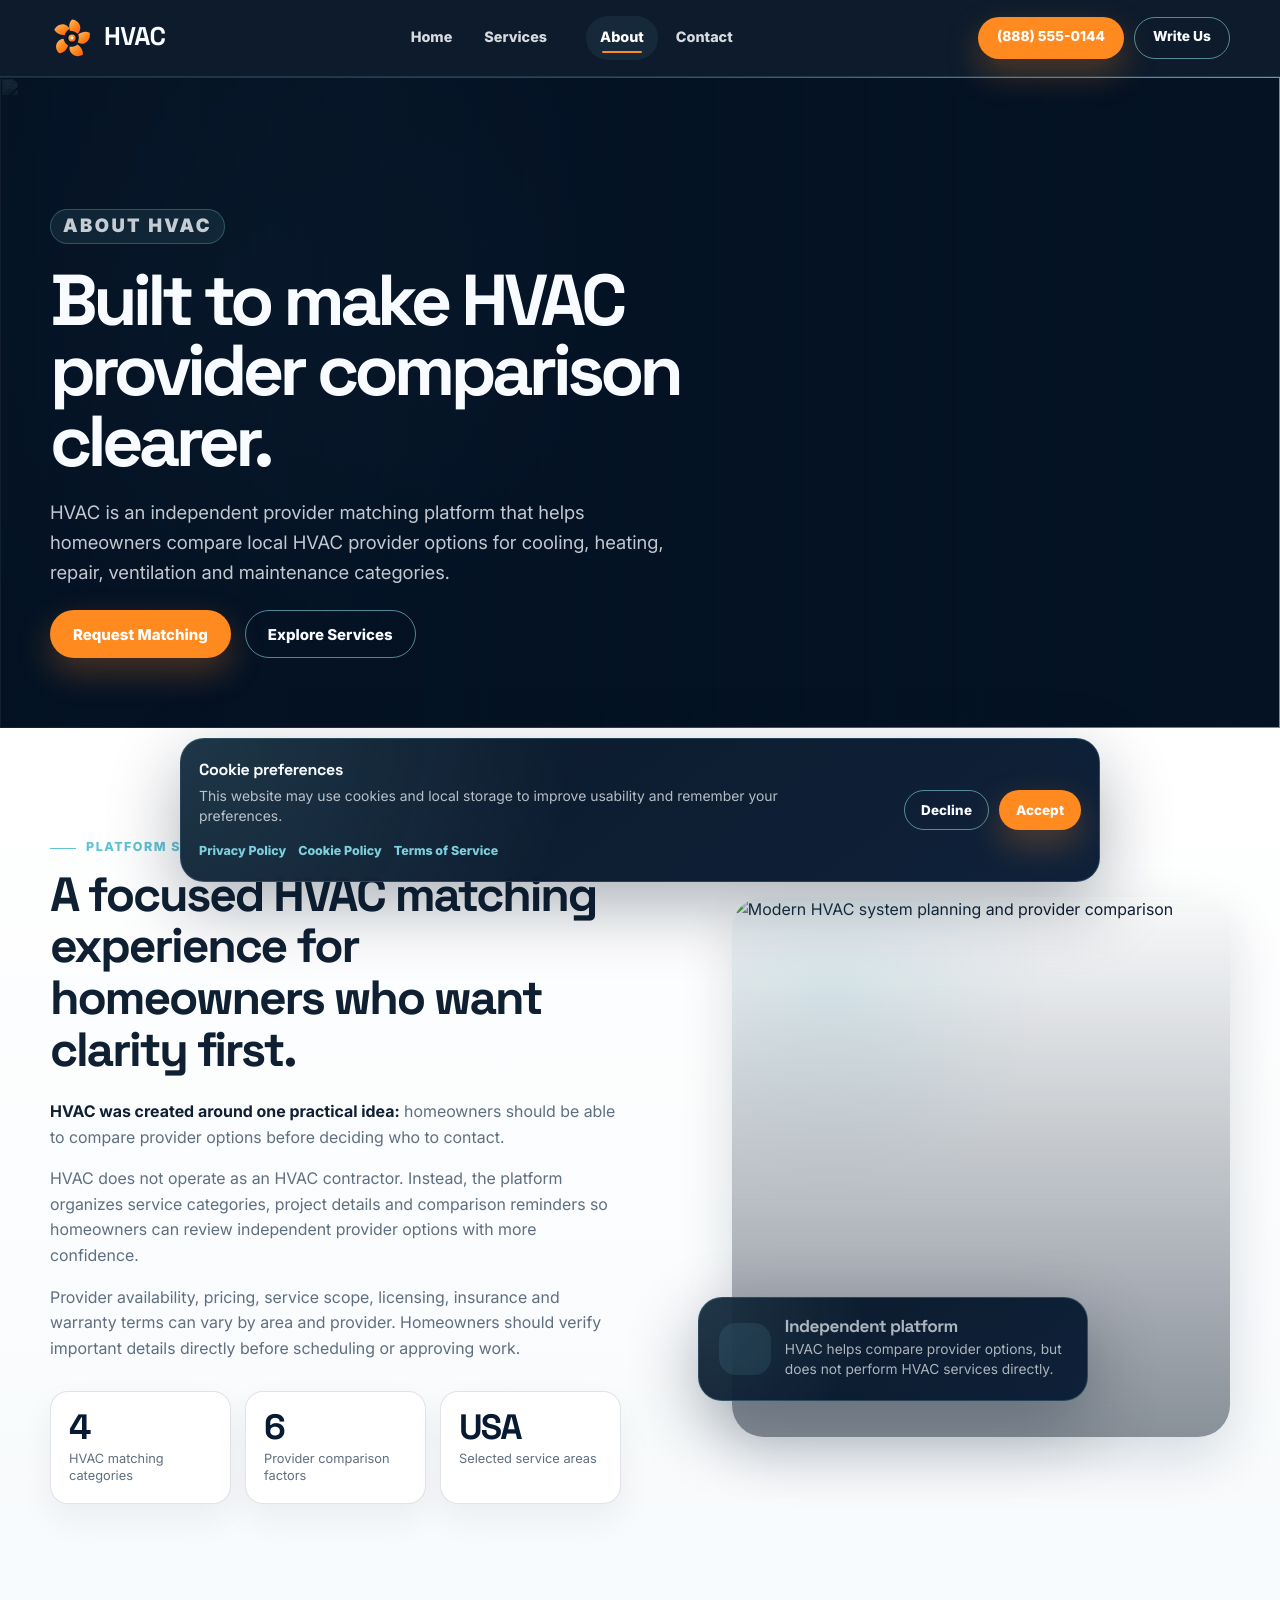
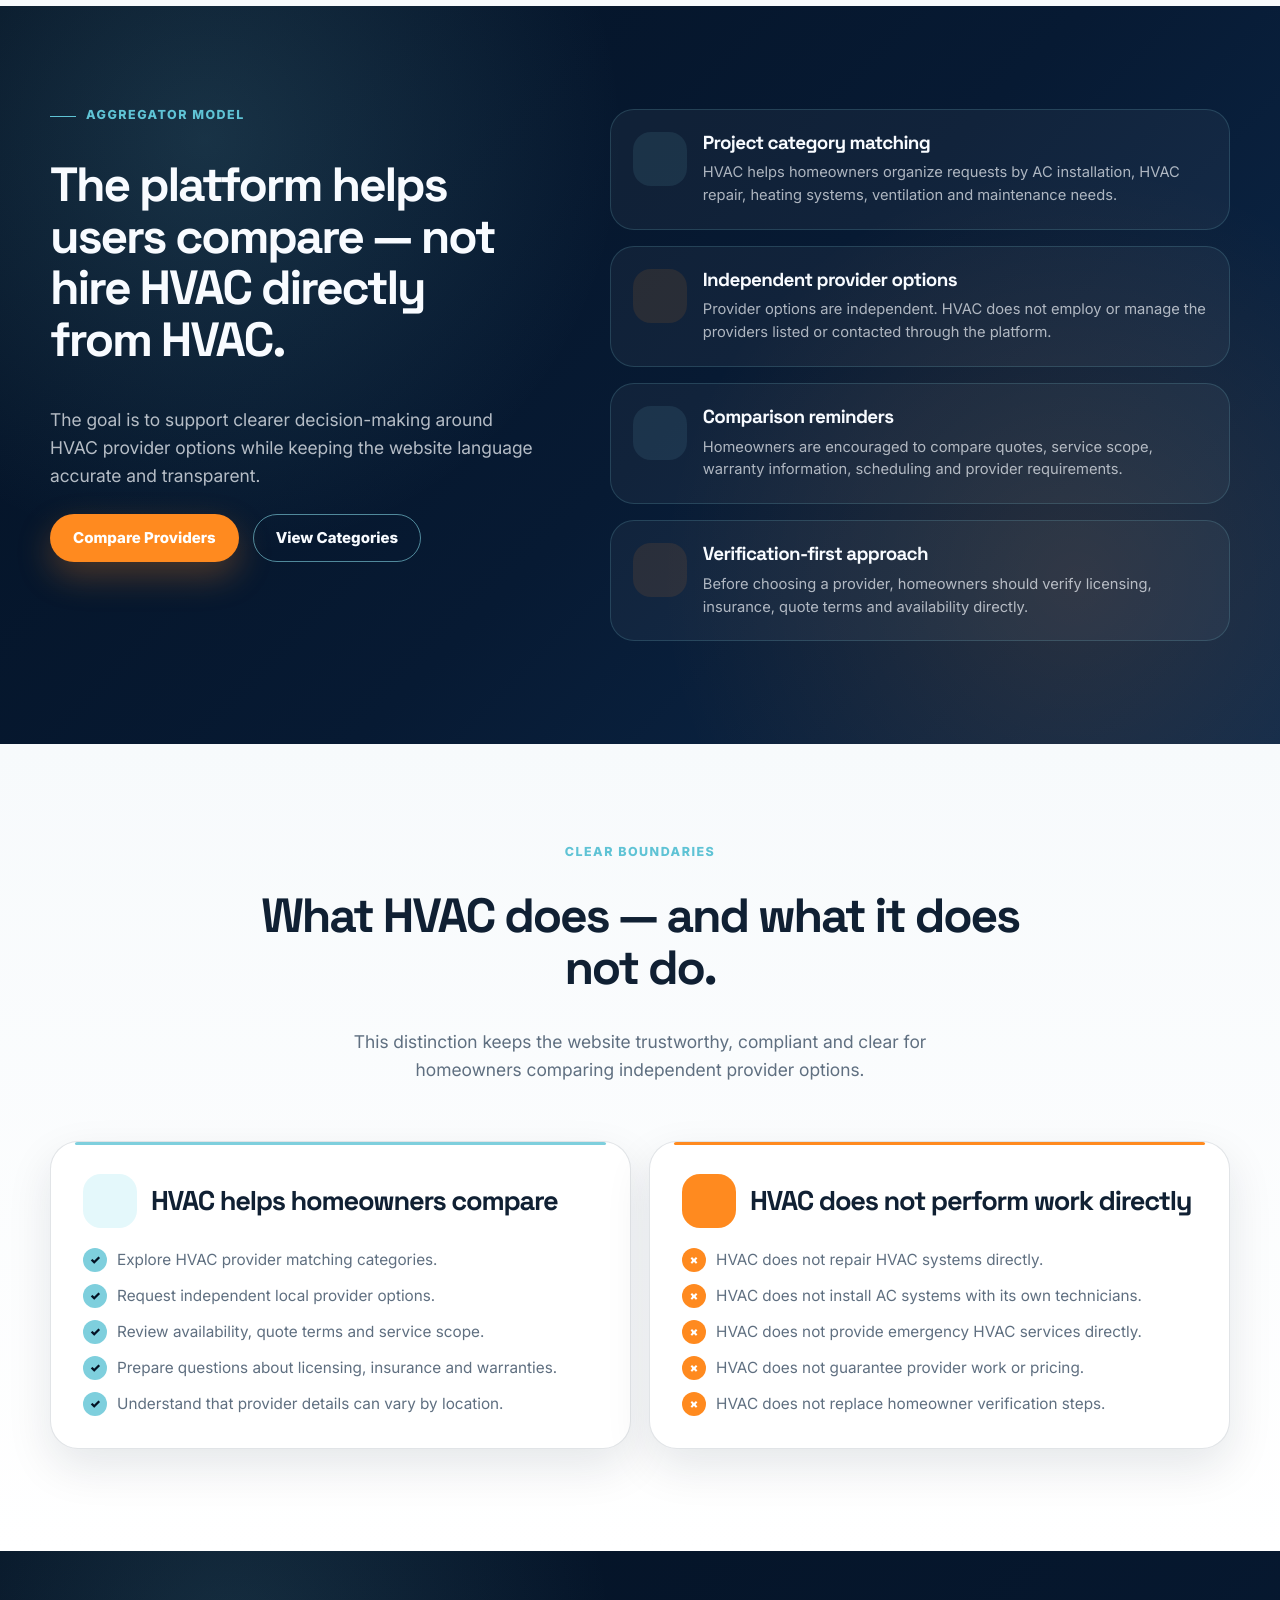
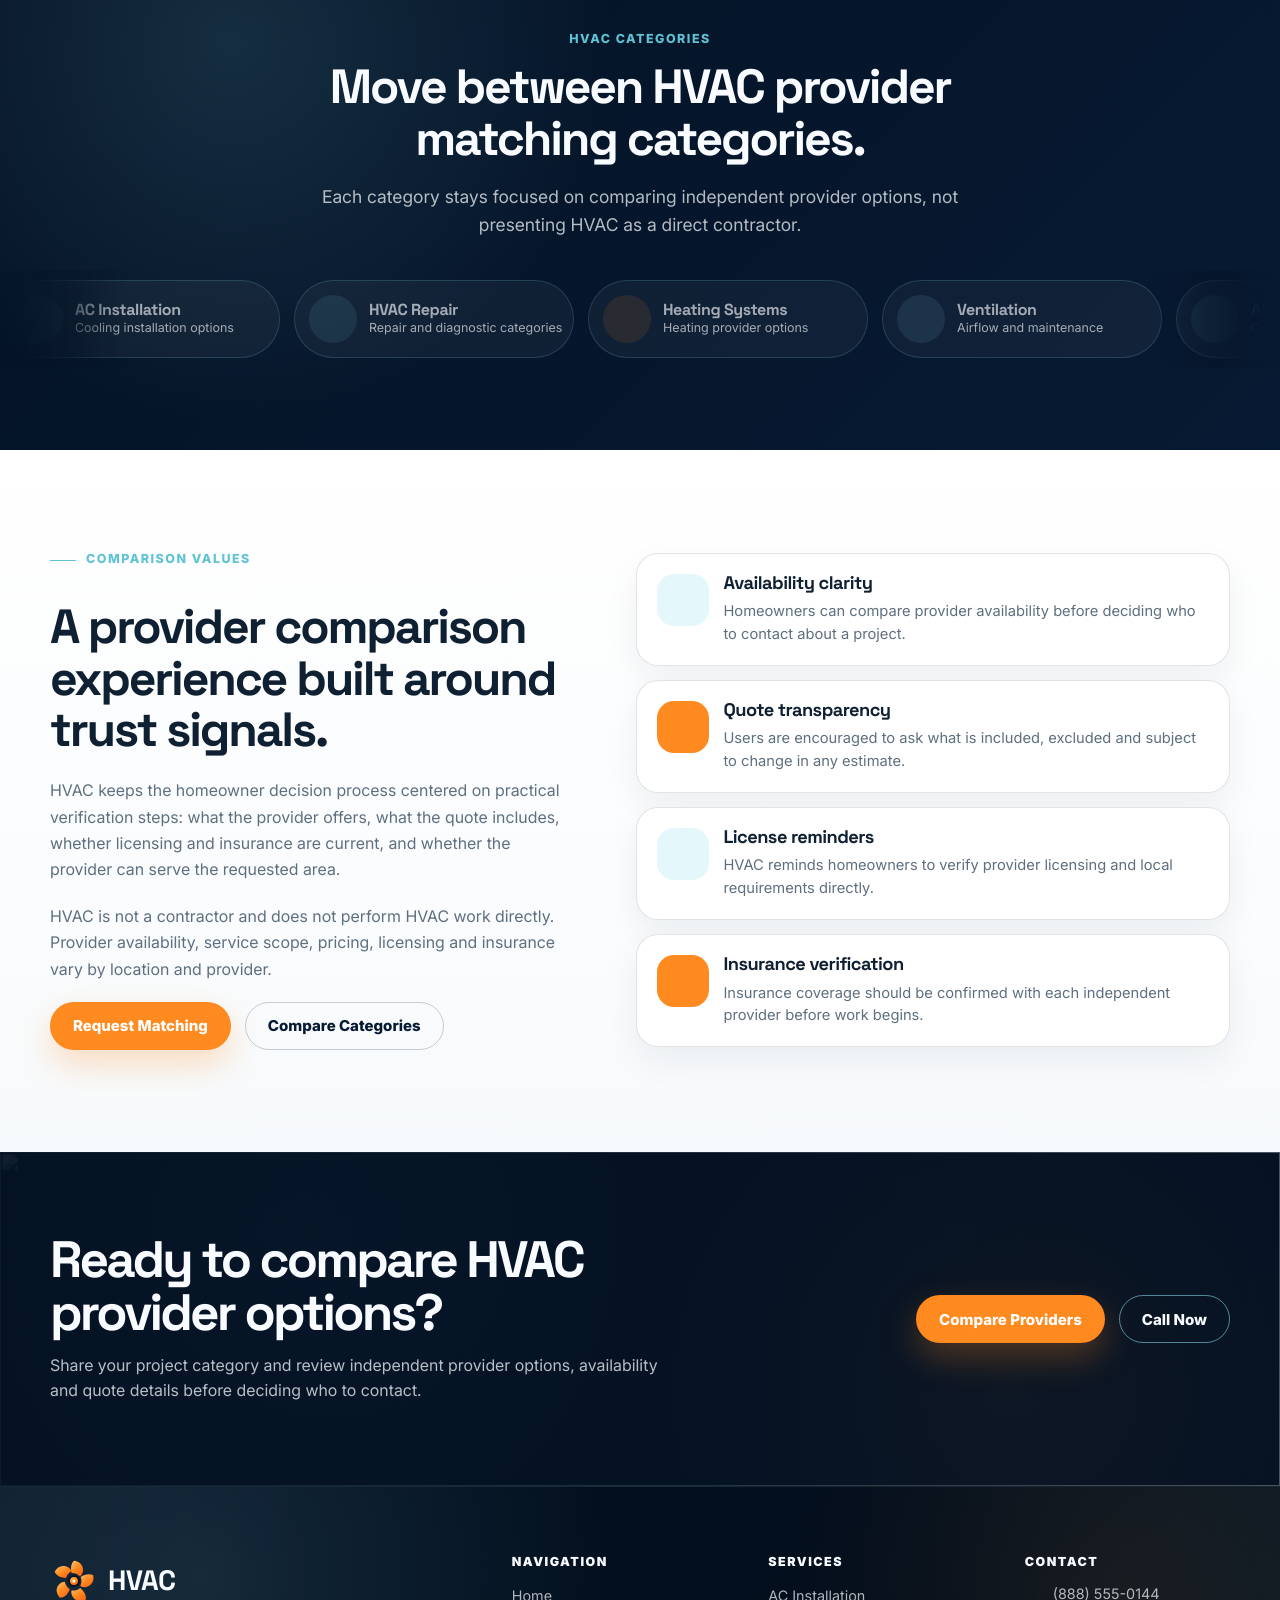
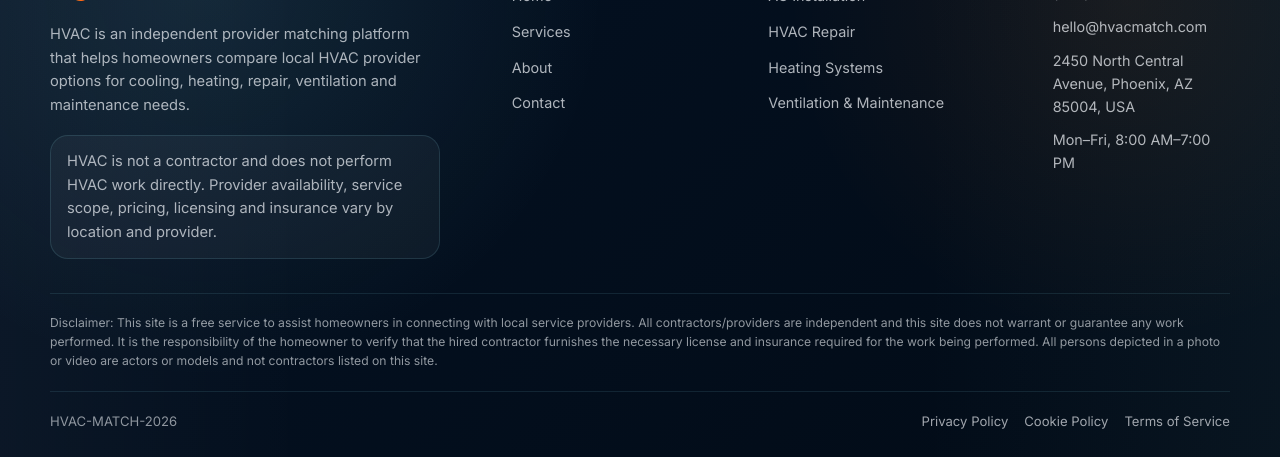
==== about.html @ f5f322ed "add all files" ====
<!DOCTYPE html>
<html lang="en">

<head>
    <meta charset="UTF-8" />
    <meta name="viewport" content="width=device-width, initial-scale=1.0" />

    <title>About HVAC | Independent HVAC Matching Platform</title>
    <meta name="description"
        content="Learn how HVAC helps homeowners compare independent local provider options without performing HVAC work directly." />

    <link rel="icon" type="image/svg+xml" href="./assets/logo/favicon.svg" />
    <link rel="icon" type="image/x-icon" href="./assets/logo/favicon.ico" />

    <link rel="stylesheet" href="./css/style.css" />
    <link rel="stylesheet" href="./css/about.css" />
</head>

<body>
    <a class="skip-link" href="#mainContent">Skip to main content</a>

    <div data-site-header></div>

    <main id="mainContent">
        <!-- ==================================================
      1. HERO
    =================================================== -->
        <section class="page-hero about-hero" aria-labelledby="aboutHeroTitle">
            <div class="page-hero__bg" aria-hidden="true">
                <img src="./assets/images/hero-about.jpg" alt="" width="1920" height="980" />
            </div>

            <div class="page-hero__overlay" aria-hidden="true"></div>

            <div class="container">
                <div class="page-hero__inner">
                    <p class="page-hero__kicker">About HVAC</p>

                    <h1 id="aboutHeroTitle">
                        Built to make HVAC provider comparison clearer.
                    </h1>

                    <p>
                        HVAC is an independent provider matching platform that helps
                        homeowners compare local HVAC provider options for cooling, heating,
                        repair, ventilation and maintenance categories.
                    </p>

                    <div class="btn-row">
                        <a class="btn btn--primary" href="./contact.html">
                            Request Matching
                        </a>

                        <a class="btn btn--outline" href="./services.html">
                            Explore Services
                        </a>
                    </div>
                </div>
            </div>
        </section>

        <!-- ==================================================
      2. COMPANY STORY
    =================================================== -->
        <section class="section about-story" aria-labelledby="aboutStoryTitle">
            <div class="container about-story__grid">
                <div class="about-story__content" data-reveal>
                    <div>
                        <p class="section-kicker">Platform story</p>

                        <h2 class="section-title" id="aboutStoryTitle">
                            A focused HVAC matching experience for homeowners who want clarity first.
                        </h2>
                    </div>

                    <div class="about-story__copy">
                        <p>
                            <strong>HVAC was created around one practical idea:</strong>
                            homeowners should be able to compare provider options before
                            deciding who to contact.
                        </p>

                        <p>
                            HVAC does not operate as an HVAC contractor. Instead, the platform
                            organizes service categories, project details and comparison
                            reminders so homeowners can review independent provider options
                            with more confidence.
                        </p>

                        <p>
                            Provider availability, pricing, service scope, licensing,
                            insurance and warranty terms can vary by area and provider.
                            Homeowners should verify important details directly before
                            scheduling or approving work.
                        </p>
                    </div>

                    <div class="about-story__stats" aria-label="HVAC platform facts">
                        <div class="about-story__stat">
                            <strong>4</strong>
                            <span>HVAC matching categories</span>
                        </div>

                        <div class="about-story__stat">
                            <strong>6</strong>
                            <span>Provider comparison factors</span>
                        </div>

                        <div class="about-story__stat">
                            <strong>USA</strong>
                            <span>Selected service areas</span>
                        </div>
                    </div>
                </div>

                <div class="about-story__visual" data-reveal>
                    <div class="about-story__photo">
                        <img src="./assets/images/about-story.jpg"
                            alt="Modern HVAC system planning and provider comparison" loading="lazy" width="920"
                            height="1120" />
                    </div>

                    <article class="about-story__badge">
                        <span class="about-story__badge-icon">
                            <i data-lucide="shield-check" aria-hidden="true"></i>
                        </span>

                        <span>
                            <strong>Independent platform</strong>
                            <span>
                                HVAC helps compare provider options, but does not perform HVAC
                                services directly.
                            </span>
                        </span>
                    </article>
                </div>
            </div>
        </section>

        <!-- ==================================================
      3. AGGREGATOR MODEL EXPLANATION
    =================================================== -->
        <section class="section about-model" aria-labelledby="aboutModelTitle">
            <div class="container about-model__grid">
                <div class="about-model__sticky" data-reveal>
                    <p class="section-kicker">Aggregator model</p>

                    <h2 class="section-title" id="aboutModelTitle">
                        The platform helps users compare — not hire HVAC directly from HVAC.
                    </h2>

                    <p class="section-text">
                        The goal is to support clearer decision-making around HVAC provider
                        options while keeping the website language accurate and transparent.
                    </p>

                    <div class="btn-row">
                        <a class="btn btn--primary" href="./contact.html">
                            Compare Providers
                        </a>

                        <a class="btn btn--outline" href="./services.html">
                            View Categories
                        </a>
                    </div>
                </div>

                <div class="about-model__cards">
                    <article class="about-model__card" data-reveal>
                        <span class="about-model__icon">
                            <i data-lucide="search-check" aria-hidden="true"></i>
                        </span>

                        <div>
                            <h3>Project category matching</h3>

                            <p>
                                HVAC helps homeowners organize requests by AC installation,
                                HVAC repair, heating systems, ventilation and maintenance needs.
                            </p>
                        </div>
                    </article>

                    <article class="about-model__card" data-reveal>
                        <span class="about-model__icon">
                            <i data-lucide="users" aria-hidden="true"></i>
                        </span>

                        <div>
                            <h3>Independent provider options</h3>

                            <p>
                                Provider options are independent. HVAC does not employ or manage
                                the providers listed or contacted through the platform.
                            </p>
                        </div>
                    </article>

                    <article class="about-model__card" data-reveal>
                        <span class="about-model__icon">
                            <i data-lucide="file-text" aria-hidden="true"></i>
                        </span>

                        <div>
                            <h3>Comparison reminders</h3>

                            <p>
                                Homeowners are encouraged to compare quotes, service scope,
                                warranty information, scheduling and provider requirements.
                            </p>
                        </div>
                    </article>

                    <article class="about-model__card" data-reveal>
                        <span class="about-model__icon">
                            <i data-lucide="badge-check" aria-hidden="true"></i>
                        </span>

                        <div>
                            <h3>Verification-first approach</h3>

                            <p>
                                Before choosing a provider, homeowners should verify licensing,
                                insurance, quote terms and availability directly.
                            </p>
                        </div>
                    </article>
                </div>
            </div>
        </section>

        <!-- ==================================================
      4. WHAT HVAC DOES / DOES NOT DO
    =================================================== -->
        <section class="section about-boundaries" aria-labelledby="boundariesTitle">
            <div class="container">
                <div class="section-head section-head--center about-boundaries__head" data-reveal>
                    <p class="section-kicker">Clear boundaries</p>

                    <h2 class="section-title" id="boundariesTitle">
                        What HVAC does — and what it does not do.
                    </h2>

                    <p class="section-text">
                        This distinction keeps the website trustworthy, compliant and clear
                        for homeowners comparing independent provider options.
                    </p>
                </div>

                <div class="about-boundaries__grid">
                    <article class="about-boundary-card" data-reveal>
                        <div class="about-boundary-card__top">
                            <span class="about-boundary-card__icon">
                                <i data-lucide="check-circle-2" aria-hidden="true"></i>
                            </span>

                            <h3>HVAC helps homeowners compare</h3>
                        </div>

                        <ul>
                            <li>Explore HVAC provider matching categories.</li>
                            <li>Request independent local provider options.</li>
                            <li>Review availability, quote terms and service scope.</li>
                            <li>Prepare questions about licensing, insurance and warranties.</li>
                            <li>Understand that provider details can vary by location.</li>
                        </ul>
                    </article>

                    <article class="about-boundary-card about-boundary-card--orange" data-reveal>
                        <div class="about-boundary-card__top">
                            <span class="about-boundary-card__icon">
                                <i data-lucide="x-circle" aria-hidden="true"></i>
                            </span>

                            <h3>HVAC does not perform work directly</h3>
                        </div>

                        <ul>
                            <li>HVAC does not repair HVAC systems directly.</li>
                            <li>HVAC does not install AC systems with its own technicians.</li>
                            <li>HVAC does not provide emergency HVAC services directly.</li>
                            <li>HVAC does not guarantee provider work or pricing.</li>
                            <li>HVAC does not replace homeowner verification steps.</li>
                        </ul>
                    </article>
                </div>
            </div>
        </section>

        <!-- ==================================================
      5. CLICKABLE INFINITE MARQUEE
    =================================================== -->
        <section class="about-marquee-section" aria-labelledby="marqueeTitle">
            <div class="container">
                <div class="about-marquee-section__head" data-reveal>
                    <p class="section-kicker">HVAC categories</p>

                    <h2 class="section-title" id="marqueeTitle">
                        Move between HVAC provider matching categories.
                    </h2>

                    <p class="section-text">
                        Each category stays focused on comparing independent provider
                        options, not presenting HVAC as a direct contractor.
                    </p>
                </div>
            </div>

            <div class="about-marquee" aria-label="HVAC service category links">
                <div class="about-marquee__track" data-about-marquee-track>
                    <a class="about-marquee__item" href="./ac-installation.html">
                        <span class="about-marquee__icon">
                            <i data-lucide="snowflake" aria-hidden="true"></i>
                        </span>
                        <span>
                            <strong>AC Installation</strong>
                            <span>Cooling installation options</span>
                        </span>
                    </a>

                    <a class="about-marquee__item" href="./hvac-repair.html">
                        <span class="about-marquee__icon">
                            <i data-lucide="wrench" aria-hidden="true"></i>
                        </span>
                        <span>
                            <strong>HVAC Repair</strong>
                            <span>Repair and diagnostic categories</span>
                        </span>
                    </a>

                    <a class="about-marquee__item" href="./heating-systems.html">
                        <span class="about-marquee__icon">
                            <i data-lucide="flame" aria-hidden="true"></i>
                        </span>
                        <span>
                            <strong>Heating Systems</strong>
                            <span>Heating provider options</span>
                        </span>
                    </a>

                    <a class="about-marquee__item" href="./ventilation-maintenance.html">
                        <span class="about-marquee__icon">
                            <i data-lucide="wind" aria-hidden="true"></i>
                        </span>
                        <span>
                            <strong>Ventilation</strong>
                            <span>Airflow and maintenance</span>
                        </span>
                    </a>

                    <a class="about-marquee__item" href="./ac-installation.html" aria-hidden="true" tabindex="-1">
                        <span class="about-marquee__icon">
                            <i data-lucide="snowflake" aria-hidden="true"></i>
                        </span>
                        <span>
                            <strong>AC Installation</strong>
                            <span>Cooling installation options</span>
                        </span>
                    </a>

                    <a class="about-marquee__item" href="./hvac-repair.html" aria-hidden="true" tabindex="-1">
                        <span class="about-marquee__icon">
                            <i data-lucide="wrench" aria-hidden="true"></i>
                        </span>
                        <span>
                            <strong>HVAC Repair</strong>
                            <span>Repair and diagnostic categories</span>
                        </span>
                    </a>

                    <a class="about-marquee__item" href="./heating-systems.html" aria-hidden="true" tabindex="-1">
                        <span class="about-marquee__icon">
                            <i data-lucide="flame" aria-hidden="true"></i>
                        </span>
                        <span>
                            <strong>Heating Systems</strong>
                            <span>Heating provider options</span>
                        </span>
                    </a>

                    <a class="about-marquee__item" href="./ventilation-maintenance.html" aria-hidden="true"
                        tabindex="-1">
                        <span class="about-marquee__icon">
                            <i data-lucide="wind" aria-hidden="true"></i>
                        </span>
                        <span>
                            <strong>Ventilation</strong>
                            <span>Airflow and maintenance</span>
                        </span>
                    </a>
                </div>
            </div>
        </section>

        <!-- ==================================================
      6. VALUES / TRUST SECTION
    =================================================== -->
        <section class="section about-values" aria-labelledby="valuesTitle">
            <div class="container about-values__grid">
                <div class="about-values__content" data-reveal>
                    <p class="section-kicker">Comparison values</p>

                    <h2 class="section-title" id="valuesTitle">
                        A provider comparison experience built around trust signals.
                    </h2>

                    <p class="about-values__text">
                        HVAC keeps the homeowner decision process centered on practical
                        verification steps: what the provider offers, what the quote
                        includes, whether licensing and insurance are current, and whether
                        the provider can serve the requested area.
                    </p>

                    <p class="about-values__text" data-legal-notice>
                        HVAC is not a contractor and does not perform HVAC work directly.
                        Provider availability, service scope, pricing, licensing and
                        insurance vary by location and provider.
                    </p>

                    <div class="btn-row">
                        <a class="btn btn--primary" href="./contact.html">
                            Request Matching
                        </a>

                        <a class="btn btn--outline-dark" href="./services.html">
                            Compare Categories
                        </a>
                    </div>
                </div>

                <div class="about-values__panel">
                    <article class="about-value-card" data-reveal>
                        <span class="about-value-card__icon">
                            <i data-lucide="calendar-check" aria-hidden="true"></i>
                        </span>

                        <div>
                            <h3>Availability clarity</h3>

                            <p>
                                Homeowners can compare provider availability before deciding who
                                to contact about a project.
                            </p>
                        </div>
                    </article>

                    <article class="about-value-card" data-reveal>
                        <span class="about-value-card__icon">
                            <i data-lucide="file-search" aria-hidden="true"></i>
                        </span>

                        <div>
                            <h3>Quote transparency</h3>

                            <p>
                                Users are encouraged to ask what is included, excluded and
                                subject to change in any estimate.
                            </p>
                        </div>
                    </article>

                    <article class="about-value-card" data-reveal>
                        <span class="about-value-card__icon">
                            <i data-lucide="badge-check" aria-hidden="true"></i>
                        </span>

                        <div>
                            <h3>License reminders</h3>

                            <p>
                                HVAC reminds homeowners to verify provider licensing and local
                                requirements directly.
                            </p>
                        </div>
                    </article>

                    <article class="about-value-card" data-reveal>
                        <span class="about-value-card__icon">
                            <i data-lucide="shield-check" aria-hidden="true"></i>
                        </span>

                        <div>
                            <h3>Insurance verification</h3>

                            <p>
                                Insurance coverage should be confirmed with each independent
                                provider before work begins.
                            </p>
                        </div>
                    </article>
                </div>
            </div>
        </section>

        <!-- ==================================================
      7. CTA BEFORE FOOTER
    =================================================== -->
        <section class="final-cta" aria-labelledby="finalCtaTitle">
            <div class="final-cta__bg" aria-hidden="true">
                <img src="./assets/images/cta-hvac.jpg" alt="" loading="lazy" width="1920" height="720" />
            </div>

            <div class="final-cta__overlay" aria-hidden="true"></div>

            <div class="container final-cta__inner">
                <div>
                    <h2 id="finalCtaTitle">
                        Ready to compare HVAC provider options?
                    </h2>

                    <p>
                        Share your project category and review independent provider options,
                        availability and quote details before deciding who to contact.
                    </p>
                </div>

                <div class="btn-row">
                    <a class="btn btn--primary" href="./contact.html">
                        Compare Providers
                    </a>

                    <a class="btn btn--outline" href="tel:+18885550144" data-phone-link>
                        <span>Call Now</span>
                    </a>
                </div>
            </div>
        </section>
    </main>

    <div data-site-footer></div>
    <div data-policy-banner></div>

    <script src="./js/config.js"></script>
    <script src="https://unpkg.com/lucide@latest/dist/umd/lucide.min.js"></script>
    <script src="./js/main.js"></script>
    <script src="./js/about.js"></script>
</body>

</html>
---- css/style.css ----
/* ==================================================
   HVAC — GLOBAL STYLES
   File: /css/style.css
================================================== */

@import url('https://fonts.googleapis.com/css2?family=Inter:wght@400;500;600;700;800&family=Space+Grotesk:wght@500;600;700&display=swap');

:root {
    /* Core dark navy palette */
    --color-navy-950: #041224;
    --color-navy-900: #071a33;
    --color-navy-850: #0a213f;
    --color-navy-800: #0d2a4d;
    --color-navy-700: #12365f;

    /* Light surfaces */
    --color-white: #ffffff;
    --color-surface: #f7fafc;
    --color-surface-soft: #eef4f8;
    --color-surface-blue: #eaf3f7;

    /* Text colors */
    --color-text-dark: #102033;
    --color-text-muted: #5f6f80;
    --color-text-light: #f8fbff;
    --color-text-soft-light: rgba(248, 251, 255, 0.76);

    /* Accent colors */
    --color-orange: #ff8a1f;
    --color-orange-hover: #ff7614;
    --color-orange-soft: #fff0df;

    --aqua: #7ecfdd;
    --color-aqua-hover: #5fc3d5;
    --color-aqua-soft: #e4f8fb;

    /* Borders and shadows */
    --color-border-light: rgba(10, 33, 63, 0.12);
    --color-border-dark: rgba(126, 207, 221, 0.22);

    --shadow-soft: 0 18px 45px rgba(7, 26, 51, 0.10);
    --shadow-card: 0 20px 54px rgba(7, 26, 51, 0.14);
    --shadow-dark: 0 24px 70px rgba(4, 18, 36, 0.32);
    --shadow-orange: 0 14px 34px rgba(255, 138, 31, 0.28);

    /* Layout */
    --container: 1180px;
    --container-wide: 1320px;
    --header-height: 76px;
    --radius-sm: 12px;
    --radius-md: 18px;
    --radius-lg: 24px;
    --radius-xl: 32px;

    /* Type */
    --font-body: 'Inter', system-ui, -apple-system, BlinkMacSystemFont, 'Segoe UI', sans-serif;
    --font-heading: 'Space Grotesk', 'Inter', system-ui, sans-serif;

    /* Motion */
    --ease: cubic-bezier(0.22, 1, 0.36, 1);
    --ease-soft: cubic-bezier(0.16, 1, 0.3, 1);
    --transition-fast: 160ms var(--ease);
    --transition: 260ms var(--ease);
    --transition-slow: 520ms var(--ease-soft);
}

/* ==================================================
   RESET / BASE
================================================== */

*,
*::before,
*::after {
    box-sizing: border-box;
}

html {
    min-width: 320px;
    scroll-behavior: smooth;
    overflow-x: hidden;
    text-size-adjust: 100%;
    -webkit-text-size-adjust: 100%;
}

body {
    min-width: 320px;
    margin: 0;
    overflow-x: hidden;
    font-family: var(--font-body);
    font-size: 16px;
    line-height: 1.6;
    color: var(--color-text-dark);
    background: var(--color-white);
    -webkit-font-smoothing: antialiased;
    text-rendering: geometricPrecision;
}

body.is-menu-open {
    overflow: hidden;
}

img,
svg,
video,
canvas,
picture {
    display: block;
    max-width: 100%;
}

img {
    height: auto;
}

button,
input,
select,
textarea {
    font: inherit;
}

button {
    cursor: pointer;
}

a {
    color: inherit;
    text-decoration: none;
}

p,
h1,
h2,
h3,
h4,
h5,
h6,
ul,
ol,
figure {
    margin: 0;
}

ul,
ol {
    padding: 0;
}

li {
    list-style: none;
}

main {
    min-height: 60vh;
}

::selection {
    color: var(--color-navy-950);
    background: var(--aqua);
}

:focus-visible {
    outline: 3px solid rgba(126, 207, 221, 0.72);
    outline-offset: 4px;
}

.skip-link {
    position: fixed;
    top: 14px;
    left: 14px;
    z-index: 9999;
    display: inline-flex;
    align-items: center;
    min-height: 44px;
    padding: 0 18px;
    border-radius: 999px;
    color: var(--color-navy-950);
    background: var(--aqua);
    font-weight: 800;
    transform: translateY(-140%);
    transition: transform var(--transition);
}

.skip-link:focus {
    transform: translateY(0);
}

.container {
    width: min(100% - 40px, var(--container));
    margin-inline: auto;
}

.container--wide {
    width: min(100% - 40px, var(--container-wide));
    margin-inline: auto;
}

.section {
    position: relative;
    padding: clamp(72px, 8vw, 118px) 0;
}

.section--light {
    background: linear-gradient(180deg, var(--color-white) 0%, var(--color-surface) 100%);
}

.section--soft {
    background: var(--color-surface-soft);
}

.section--blue-soft {
    background: var(--color-surface-blue);
}

.section--dark {
    color: var(--color-text-light);
    background:
        radial-gradient(circle at 16% 20%, rgba(126, 207, 221, 0.16), transparent 34%),
        radial-gradient(circle at 86% 76%, rgba(255, 138, 31, 0.11), transparent 36%),
        linear-gradient(135deg, var(--color-navy-950) 0%, var(--color-navy-900) 48%, var(--color-navy-800) 100%);
}

.section-kicker {
    display: inline-flex;
    align-items: center;
    gap: 10px;
    margin-bottom: 14px;
    color: var(--color-aqua-hover);
    font-size: 0.78rem;
    font-weight: 800;
    line-height: 1.2;
    letter-spacing: 0.12em;
    text-transform: uppercase;
}

.section-kicker::before {
    content: '';
    width: 26px;
    height: 1px;
    background: currentColor;
}

.section-title {
    max-width: 780px;
    color: var(--color-text-dark);
    font-family: var(--font-heading);
    font-size: clamp(2rem, 4vw, 3rem);
    font-weight: 700;
    line-height: 1.08;
    letter-spacing: -0.045em;
}

.section--dark .section-title,
.dark-surface .section-title {
    color: var(--color-text-light);
}

.section-text {
    max-width: 680px;
    margin-top: 18px;
    color: var(--color-text-muted);
    font-size: clamp(1rem, 1.4vw, 1.1rem);
}

.section--dark .section-text,
.dark-surface .section-text {
    color: var(--color-text-soft-light);
}

.section-head {
    display: grid;
    gap: 16px;
    max-width: 820px;
    margin-bottom: clamp(32px, 5vw, 56px);
}

.section-head--center {
    margin-inline: auto;
    text-align: center;
    place-items: center;
}

.section-head--center .section-kicker::before {
    display: none;
}

.eyebrow {
    display: inline-flex;
    align-items: center;
    width: fit-content;
    min-height: 30px;
    padding: 7px 12px;
    border: 1px solid rgba(126, 207, 221, 0.28);
    border-radius: 999px;
    color: var(--aqua);
    background: rgba(126, 207, 221, 0.09);
    font-size: 0.75rem;
    font-weight: 800;
    line-height: 1;
    letter-spacing: 0.1em;
    text-transform: uppercase;
}

.dark-surface {
    color: var(--color-text-light);
    background:
        radial-gradient(circle at 18% 18%, rgba(126, 207, 221, 0.16), transparent 36%),
        radial-gradient(circle at 90% 72%, rgba(255, 138, 31, 0.12), transparent 34%),
        linear-gradient(135deg, var(--color-navy-950) 0%, var(--color-navy-900) 58%, var(--color-navy-800) 100%);
}

/* ==================================================
   BUTTONS
================================================== */

.btn {
    --btn-bg: transparent;
    --btn-color: currentColor;
    --btn-border: transparent;

    position: relative;
    isolation: isolate;
    display: inline-flex;
    align-items: center;
    justify-content: center;
    gap: 9px;
    min-height: 48px;
    padding: 0 22px;
    border: 1px solid var(--btn-border);
    border-radius: 999px;
    color: var(--btn-color);
    background: var(--btn-bg);
    font-size: 0.94rem;
    font-weight: 800;
    line-height: 1;
    white-space: nowrap;
    box-shadow: none;
    overflow: hidden;
    transition:
        transform var(--transition),
        border-color var(--transition),
        background-color var(--transition),
        color var(--transition),
        box-shadow var(--transition);
}

.btn svg,
.btn i {
    width: 18px;
    height: 18px;
    flex: 0 0 auto;
}

.btn::before {
    content: '';
    position: absolute;
    inset: 1px;
    z-index: -1;
    border-radius: inherit;
    opacity: 0;
    background: linear-gradient(135deg, rgba(255, 255, 255, 0.20), transparent 58%);
    transition: opacity var(--transition);
}

.btn:hover {
    transform: translateY(-2px);
}

.btn:hover::before {
    opacity: 1;
}

.btn--primary {
    --btn-bg: var(--color-orange);
    --btn-color: #ffffff;
    --btn-border: rgba(255, 138, 31, 0.78);

    box-shadow: var(--shadow-orange);
}

.btn--primary:hover {
    --btn-bg: var(--color-orange-hover);
}

.btn--outline {
    --btn-bg: transparent;
    --btn-border: rgba(126, 207, 221, 0.62);
    --btn-color: var(--color-text-light);
}

.btn--outline:hover {
    --btn-bg: rgba(126, 207, 221, 0.12);
    --btn-border: rgba(126, 207, 221, 0.92);
}

.btn--outline-dark {
    --btn-bg: transparent;
    --btn-border: rgba(13, 42, 77, 0.22);
    --btn-color: var(--color-navy-900);
}

.btn--outline-dark:hover {
    --btn-bg: var(--color-aqua-soft);
    --btn-border: rgba(95, 195, 213, 0.58);
}

.btn--small {
    min-height: 40px;
    padding-inline: 16px;
    font-size: 0.84rem;
}

.btn-row {
    display: flex;
    flex-wrap: wrap;
    align-items: center;
    gap: 14px;
}

/* ==================================================
   HEADER / LOGO / NAVIGATION
================================================== */

.site-header {
    position: sticky;
    top: 0;
    z-index: 1000;
    width: 100%;
    color: var(--color-text-light);
    background: rgba(4, 18, 36, 0.96);
    border-bottom: 1px solid rgba(126, 207, 221, 0.16);
    box-shadow: 0 1px 0 rgba(255, 255, 255, 0.04);
    backdrop-filter: blur(14px);
    transition:
        background-color var(--transition),
        box-shadow var(--transition),
        border-color var(--transition);
}

.site-header.is-scrolled {
    background: rgba(4, 18, 36, 0.88);
    border-bottom-color: rgba(126, 207, 221, 0.24);
    box-shadow: 0 18px 48px rgba(0, 0, 0, 0.18);
}

.site-header__bar {
    min-height: var(--header-height);
    display: flex;
    align-items: center;
}

.site-header__inner {
    display: grid;
    grid-template-columns: auto 1fr auto;
    align-items: center;
    gap: clamp(18px, 3vw, 42px);
}

.site-logo {
    display: inline-flex;
    align-items: center;
    gap: 10px;
    width: fit-content;
    color: var(--color-text-light);
    font-family: var(--font-heading);
    font-weight: 800;
    letter-spacing: -0.04em;
    white-space: nowrap;
}

.site-logo__icon {
    display: grid;
    width: 44px;
    height: 44px;
    place-items: center;
    flex: 0 0 auto;
}

.site-logo__svg {
    width: 100%;
    height: 100%;
    overflow: visible;
}

.site-logo__text {
    font-size: clamp(1.42rem, 2vw, 1.72rem);
    line-height: 1;
}

.site-logo__fan {
    transform-origin: 50% 50%;
    transition: transform var(--transition-slow), filter var(--transition);
}

.site-logo:hover .site-logo__fan {
    transform: rotate(4deg);
    filter: saturate(1.12) brightness(1.04);
}

.site-logo__hub,
.site-logo__hub-ring,
.site-logo__hub-dot {
    transform-origin: 50% 50%;
}

.site-logo--footer .site-logo__icon {
    width: 48px;
    height: 48px;
}

.site-logo--footer .site-logo__text {
    font-size: 1.75rem;
}

.site-nav {
    justify-self: center;
}

.site-nav__list {
    display: flex;
    align-items: center;
    gap: 4px;
}

.site-nav__item {
    position: relative;
}

.site-nav__link {
    position: relative;
    display: inline-flex;
    align-items: center;
    gap: 7px;
    min-height: 44px;
    padding: 0 14px;
    color: rgba(248, 251, 255, 0.86);
    font-size: 0.9rem;
    font-weight: 800;
    line-height: 1;
    border-radius: 999px;
    transition:
        color var(--transition),
        background-color var(--transition);
}

.site-nav__link::after {
    content: '';
    position: absolute;
    left: 16px;
    right: 16px;
    bottom: 7px;
    height: 2px;
    border-radius: 99px;
    background: var(--color-orange);
    transform: scaleX(0);
    transform-origin: left;
    transition: transform var(--transition);
}

.site-nav__item.is-active>.site-nav__link,
.site-nav__link:hover {
    color: #ffffff;
    background: rgba(126, 207, 221, 0.08);
}

.site-nav__item.is-active>.site-nav__link::after,
.site-nav__link:hover::after {
    transform: scaleX(1);
}

.site-nav__chevron {
    width: 14px;
    height: 14px;
    transition: transform var(--transition);
}

.site-nav__item--dropdown.is-open .site-nav__chevron {
    transform: rotate(180deg);
}

.site-header__actions {
    display: flex;
    align-items: center;
    justify-content: flex-end;
    gap: 10px;
}

.site-header__phone {
    min-height: 42px;
    padding-inline: 18px;
    font-size: 0.86rem;
}

.site-header__email {
    min-height: 42px;
    padding-inline: 18px;
    font-size: 0.86rem;
}

/* ==================================================
   SERVICES DROPDOWN
================================================== */

.services-dropdown {
    position: absolute;
    top: calc(100% + 14px);
    left: 50%;
    width: min(420px, calc(100vw - 32px));
    padding-top: 10px;
    opacity: 0;
    pointer-events: none;
    transform: translate(-50%, -8px);
    transition:
        opacity var(--transition),
        transform var(--transition);
}

.services-dropdown::before {
    content: '';
    position: absolute;
    top: -12px;
    left: 0;
    right: 0;
    height: 24px;
}

.site-nav__item--dropdown.is-open .services-dropdown {
    opacity: 1;
    pointer-events: auto;
    transform: translate(-50%, 0);
}

.services-dropdown__inner {
    position: relative;
    display: grid;
    gap: 8px;
    padding: 12px;
    border: 1px solid rgba(126, 207, 221, 0.18);
    border-radius: 22px;
    background:
        radial-gradient(circle at top left, rgba(126, 207, 221, 0.12), transparent 42%),
        linear-gradient(145deg, rgba(4, 18, 36, 0.98), rgba(7, 26, 51, 0.98));
    box-shadow: var(--shadow-dark);
    overflow: hidden;
}

.services-dropdown__inner::before {
    content: '';
    position: absolute;
    inset: 0;
    pointer-events: none;
    background:
        linear-gradient(90deg, rgba(255, 255, 255, 0.04), transparent 34%),
        linear-gradient(180deg, rgba(255, 255, 255, 0.06), transparent 42%);
}

.services-dropdown__link {
    position: relative;
    display: grid;
    grid-template-columns: 42px 1fr;
    gap: 12px;
    align-items: center;
    padding: 13px;
    border: 1px solid transparent;
    border-radius: 16px;
    color: var(--color-text-light);
    transition:
        background-color var(--transition),
        border-color var(--transition),
        transform var(--transition);
}

.services-dropdown__link::before {
    content: '';
    position: absolute;
    left: 12px;
    right: 12px;
    bottom: 0;
    height: 1px;
    background: linear-gradient(90deg, transparent, rgba(126, 207, 221, 0.34), transparent);
    opacity: 0;
    transition: opacity var(--transition);
}

.services-dropdown__link:hover {
    background: rgba(126, 207, 221, 0.08);
    border-color: rgba(126, 207, 221, 0.18);
    transform: translateY(-1px);
}

.services-dropdown__link:hover::before {
    opacity: 1;
}

.services-dropdown__icon {
    display: grid;
    width: 42px;
    height: 42px;
    place-items: center;
    border-radius: 14px;
    color: var(--aqua);
    background: rgba(126, 207, 221, 0.1);
}

.services-dropdown__icon svg {
    width: 21px;
    height: 21px;
}

.services-dropdown__content {
    display: grid;
    gap: 4px;
    min-width: 0;
}

.services-dropdown__content strong {
    font-size: 0.95rem;
    line-height: 1.15;
}

.services-dropdown__content small {
    display: -webkit-box;
    overflow: hidden;
    color: rgba(248, 251, 255, 0.66);
    font-size: 0.76rem;
    line-height: 1.4;
    -webkit-line-clamp: 2;
    -webkit-box-orient: vertical;
}

/* ==================================================
   MOBILE MENU
================================================== */

.mobile-menu-toggle {
    display: none;
    width: 44px;
    height: 44px;
    place-items: center;
    border: 1px solid rgba(126, 207, 221, 0.28);
    border-radius: 999px;
    color: var(--color-text-light);
    background: rgba(126, 207, 221, 0.07);
    transition:
        background-color var(--transition),
        border-color var(--transition);
}

.mobile-menu-toggle:hover {
    background: rgba(126, 207, 221, 0.12);
    border-color: rgba(126, 207, 221, 0.48);
}

.mobile-menu-toggle span {
    display: block;
    width: 18px;
    height: 2px;
    border-radius: 99px;
    background: currentColor;
}

.mobile-menu-toggle span+span {
    margin-top: -12px;
}

.mobile-menu {
    position: fixed;
    inset: 0;
    z-index: 2000;
    display: grid;
    grid-template-columns: 1fr;
    opacity: 0;
    pointer-events: none;
    transition: opacity var(--transition);
}

.mobile-menu.is-open {
    opacity: 1;
    pointer-events: auto;
}

.mobile-menu__backdrop {
    position: absolute;
    inset: 0;
    border: 0;
    background: rgba(4, 18, 36, 0.72);
    backdrop-filter: blur(8px);
}

.mobile-menu__panel {
    position: relative;
    width: min(100%, 520px);
    min-height: 100dvh;
    margin-left: auto;
    color: var(--color-text-light);
    background:
        radial-gradient(circle at 12% 14%, rgba(126, 207, 221, 0.16), transparent 35%),
        radial-gradient(circle at 88% 88%, rgba(255, 138, 31, 0.14), transparent 38%),
        linear-gradient(145deg, var(--color-navy-950), var(--color-navy-900));
    box-shadow: -28px 0 80px rgba(0, 0, 0, 0.34);
    transform: translateX(100%);
    transition: transform var(--transition-slow);
    overflow: hidden;
}

.mobile-menu.is-open .mobile-menu__panel {
    transform: translateX(0);
}

.mobile-menu__head {
    display: flex;
    align-items: center;
    justify-content: space-between;
    min-height: 74px;
    padding: 16px 20px;
    border-bottom: 1px solid rgba(126, 207, 221, 0.18);
}

.mobile-menu__close {
    display: grid;
    width: 44px;
    height: 44px;
    place-items: center;
    border: 1px solid rgba(126, 207, 221, 0.26);
    border-radius: 999px;
    color: var(--color-text-light);
    background: rgba(126, 207, 221, 0.08);
    transition:
        background-color var(--transition),
        border-color var(--transition);
}

.mobile-menu__close:hover {
    background: rgba(126, 207, 221, 0.13);
    border-color: rgba(126, 207, 221, 0.48);
}

.mobile-menu__close svg {
    width: 20px;
    height: 20px;
}

.mobile-menu__body {
    display: grid;
    gap: 22px;
    height: calc(100dvh - 74px);
    padding: 22px 20px 26px;
    overflow-y: auto;
    overscroll-behavior: contain;
}

.mobile-menu__eyebrow {
    margin-bottom: 8px;
    color: var(--aqua);
    font-size: 0.72rem;
    font-weight: 800;
    letter-spacing: 0.14em;
    text-transform: uppercase;
}

.mobile-menu__title {
    max-width: 340px;
    font-family: var(--font-heading);
    font-size: clamp(1.9rem, 7vw, 2.6rem);
    line-height: 1.04;
    letter-spacing: -0.05em;
}

.mobile-menu__nav {
    display: grid;
    gap: 8px;
}

.mobile-menu__nav-link {
    display: flex;
    align-items: center;
    justify-content: space-between;
    min-height: 50px;
    padding: 0 16px;
    border: 1px solid rgba(126, 207, 221, 0.16);
    border-radius: 16px;
    color: var(--color-text-light);
    background: rgba(255, 255, 255, 0.04);
    font-weight: 800;
    transition:
        background-color var(--transition),
        border-color var(--transition);
}

.mobile-menu__nav-link:hover {
    background: rgba(126, 207, 221, 0.1);
    border-color: rgba(126, 207, 221, 0.36);
}

.mobile-menu__nav-link svg {
    width: 18px;
    height: 18px;
    color: var(--color-orange);
}

.mobile-menu__services {
    display: grid;
    gap: 10px;
}

.mobile-menu__service-list {
    display: grid;
    gap: 8px;
}

.mobile-menu__service {
    display: grid;
    grid-template-columns: 44px 1fr;
    gap: 12px;
    align-items: center;
    min-height: 72px;
    padding: 12px;
    border: 1px solid rgba(126, 207, 221, 0.16);
    border-radius: 18px;
    background: rgba(255, 255, 255, 0.045);
    transition:
        background-color var(--transition),
        border-color var(--transition);
}

.mobile-menu__service:hover {
    background: rgba(126, 207, 221, 0.1);
    border-color: rgba(126, 207, 221, 0.34);
}

.mobile-menu__service-icon {
    display: grid;
    width: 44px;
    height: 44px;
    place-items: center;
    border-radius: 14px;
    color: var(--aqua);
    background: rgba(126, 207, 221, 0.1);
}

.mobile-menu__service-icon svg {
    width: 21px;
    height: 21px;
}

.mobile-menu__service strong {
    display: block;
    margin-bottom: 2px;
    font-size: 0.94rem;
    line-height: 1.2;
}

.mobile-menu__service small {
    display: -webkit-box;
    overflow: hidden;
    color: rgba(248, 251, 255, 0.66);
    font-size: 0.76rem;
    line-height: 1.38;
    -webkit-line-clamp: 2;
    -webkit-box-orient: vertical;
}

.mobile-menu__contact {
    display: grid;
    grid-template-columns: 1fr;
    gap: 10px;
    padding-top: 4px;
}

.mobile-menu__contact .btn {
    width: 100%;
}

/* ==================================================
   FOOTER
================================================== */

.site-footer {
    position: relative;
    color: var(--color-text-light);
    background:
        radial-gradient(circle at 16% 16%, rgba(126, 207, 221, 0.12), transparent 34%),
        linear-gradient(135deg, var(--color-navy-950) 0%, #020b16 100%);
    border-top: 1px solid rgba(126, 207, 221, 0.14);
    overflow: hidden;
}

.site-footer::before {
    content: '';
    position: absolute;
    inset: 0;
    pointer-events: none;
    background:
        linear-gradient(90deg, rgba(255, 255, 255, 0.03), transparent 24%, transparent 72%, rgba(126, 207, 221, 0.05)),
        radial-gradient(circle at 88% 20%, rgba(255, 138, 31, 0.08), transparent 28%);
}

.site-footer>.container {
    position: relative;
    z-index: 1;
}

.site-footer__top {
    display: grid;
    grid-template-columns: minmax(260px, 1.4fr) repeat(3, minmax(150px, 0.7fr));
    gap: clamp(26px, 4vw, 54px);
    padding: clamp(44px, 6vw, 70px) 0 34px;
}

.site-footer__brand {
    display: grid;
    align-content: start;
    gap: 18px;
}

.site-footer__brand p {
    max-width: 390px;
    color: rgba(248, 251, 255, 0.68);
    font-size: 0.92rem;
}

.site-footer__notice {
    padding: 14px 16px;
    border: 1px solid rgba(126, 207, 221, 0.15);
    border-radius: 18px;
    background: rgba(255, 255, 255, 0.04);
}

.site-footer__column {
    display: grid;
    align-content: start;
    gap: 14px;
}

.site-footer__title {
    color: var(--color-text-light);
    font-size: 0.78rem;
    font-weight: 900;
    line-height: 1;
    letter-spacing: 0.12em;
    text-transform: uppercase;
}

.site-footer__links,
.site-footer__contact {
    display: grid;
    gap: 10px;
}

.site-footer__links a,
.site-footer__contact a {
    color: rgba(248, 251, 255, 0.7);
    font-size: 0.9rem;
    transition: color var(--transition);
}

.site-footer__links a:hover,
.site-footer__contact a:hover {
    color: var(--aqua);
}

.site-footer__contact li {
    display: grid;
    grid-template-columns: 18px 1fr;
    gap: 10px;
    align-items: start;
    color: rgba(248, 251, 255, 0.7);
    font-size: 0.9rem;
}

.site-footer__contact svg {
    width: 17px;
    height: 17px;
    margin-top: 3px;
    color: var(--aqua);
}

.site-footer__middle {
    padding: 20px 0;
    border-top: 1px solid rgba(126, 207, 221, 0.12);
    border-bottom: 1px solid rgba(126, 207, 221, 0.12);
}

.site-footer__disclaimer {
    color: rgba(248, 251, 255, 0.58);
    font-size: 0.76rem;
    line-height: 1.55;
}

.site-footer__bottom {
    display: flex;
    align-items: center;
    justify-content: space-between;
    gap: 18px;
    padding: 20px 0 24px;
    color: rgba(248, 251, 255, 0.56);
    font-size: 0.82rem;
}

.site-footer__legal {
    display: flex;
    flex-wrap: wrap;
    gap: 16px;
}

.site-footer__legal a {
    color: rgba(248, 251, 255, 0.64);
    transition: color var(--transition);
}

.site-footer__legal a:hover {
    color: var(--aqua);
}

/* ==================================================
   COOKIE BANNER
================================================== */

.cookie-banner {
    position: fixed;
    left: 50%;
    bottom: 18px;
    z-index: 1900;
    width: min(calc(100% - 32px), 920px);
    color: var(--color-text-light);
    transform: translateX(-50%);
}

.cookie-banner__content {
    display: grid;
    grid-template-columns: 1fr auto;
    gap: 20px;
    align-items: center;
    padding: 18px;
    border: 1px solid rgba(126, 207, 221, 0.2);
    border-radius: 24px;
    background:
        radial-gradient(circle at 0% 0%, rgba(126, 207, 221, 0.16), transparent 42%),
        linear-gradient(145deg, rgba(4, 18, 36, 0.97), rgba(7, 26, 51, 0.97));
    box-shadow: var(--shadow-dark);
    backdrop-filter: blur(14px);
}

.cookie-banner__title {
    margin-bottom: 4px;
    font-family: var(--font-heading);
    font-size: 1rem;
    letter-spacing: -0.02em;
}

.cookie-banner__text {
    max-width: 640px;
    color: rgba(248, 251, 255, 0.72);
    font-size: 0.87rem;
    line-height: 1.45;
}

.cookie-banner__links {
    display: flex;
    flex-wrap: wrap;
    gap: 12px;
    margin-top: 10px;
}

.cookie-banner__links a {
    color: var(--aqua);
    font-size: 0.78rem;
    font-weight: 800;
}

.cookie-banner__links a:hover {
    color: var(--color-orange);
}

.cookie-banner__actions {
    display: flex;
    align-items: center;
    gap: 10px;
}

.cookie-banner.is-hiding {
    opacity: 0;
    transform: translateY(12px);
    transition:
        opacity var(--transition),
        transform var(--transition);
}

/* ==================================================
   SERVICE CARDS — GLOBAL
================================================== */

.service-card {
    min-width: 0;
}

.service-card__link {
    position: relative;
    isolation: isolate;
    display: grid;
    min-height: 320px;
    height: 100%;
    border: 1px solid rgba(10, 33, 63, 0.12);
    border-radius: 22px;
    color: var(--color-text-light);
    background: var(--color-navy-900);
    box-shadow: var(--shadow-soft);
    overflow: hidden;
}

.service-card__image,
.service-card__shade,
.service-card__scan {
    position: absolute;
    inset: 0;
}

.service-card__image {
    z-index: -4;
    width: 100%;
    height: 100%;
    object-fit: cover;
    transition:
        filter var(--transition-slow),
        transform var(--transition-slow);
}

.service-card__shade {
    z-index: -3;
    background:
        linear-gradient(180deg, rgba(4, 18, 36, 0.34) 0%, rgba(4, 18, 36, 0.74) 54%, rgba(4, 18, 36, 0.92) 100%),
        linear-gradient(90deg, rgba(4, 18, 36, 0.82), rgba(4, 18, 36, 0.16));
}

.service-card__scan {
    z-index: -2;
    pointer-events: none;
    background:
        linear-gradient(110deg, transparent 0%, transparent 42%, rgba(126, 207, 221, 0.38) 50%, transparent 58%, transparent 100%);
    opacity: 0;
    transform: translateX(-115%);
}

.service-card__icon {
    position: absolute;
    top: 18px;
    left: 18px;
    display: grid;
    width: 48px;
    height: 48px;
    place-items: center;
    border: 1px solid rgba(126, 207, 221, 0.22);
    border-radius: 16px;
    color: var(--aqua);
    background: rgba(4, 18, 36, 0.56);
    backdrop-filter: blur(10px);
}

.service-card:nth-child(3n) .service-card__icon {
    color: var(--color-orange);
}

.service-card__icon svg {
    width: 24px;
    height: 24px;
}

.service-card__content {
    align-self: end;
    display: grid;
    gap: 10px;
    padding: 24px;
}

.service-card__content strong {
    max-width: 260px;
    font-family: var(--font-heading);
    font-size: clamp(1.22rem, 2vw, 1.48rem);
    line-height: 1.1;
    letter-spacing: -0.035em;
}

.service-card__content span {
    display: -webkit-box;
    max-width: 330px;
    overflow: hidden;
    color: rgba(248, 251, 255, 0.74);
    font-size: 0.9rem;
    line-height: 1.45;
    -webkit-line-clamp: 2;
    -webkit-box-orient: vertical;
}

.service-card__content em {
    display: inline-flex;
    align-items: center;
    gap: 8px;
    width: fit-content;
    color: var(--color-orange);
    font-style: normal;
    font-size: 0.9rem;
    font-weight: 900;
}

.service-card__content em svg {
    width: 16px;
    height: 16px;
    transition: transform var(--transition);
}

.service-card__link:hover {
    border-color: rgba(126, 207, 221, 0.38);
}

.service-card__link:hover .service-card__image {
    filter: saturate(1.06) contrast(1.04);
    transform: scale(1.015);
}

.service-card__link:hover .service-card__scan {
    opacity: 1;
    animation: serviceScan 950ms var(--ease) forwards;
}

.service-card__link:hover .service-card__content em svg {
    transform: translateX(3px);
}

@keyframes serviceScan {
    0% {
        transform: translateX(-115%);
    }

    100% {
        transform: translateX(115%);
    }
}

/* ==================================================
   GLOBAL CARDS / LISTS
================================================== */

.info-card {
    position: relative;
    padding: 24px;
    border: 1px solid var(--color-border-light);
    border-radius: var(--radius-lg);
    background: var(--color-white);
    box-shadow: var(--shadow-soft);
    overflow: hidden;
}

.info-card::before {
    content: '';
    position: absolute;
    top: 0;
    left: 22px;
    right: 22px;
    height: 2px;
    border-radius: 99px;
    background: linear-gradient(90deg, var(--aqua), var(--color-orange));
    opacity: 0;
    transition: opacity var(--transition);
}

.info-card:hover::before {
    opacity: 1;
}

.info-card__icon {
    display: grid;
    width: 48px;
    height: 48px;
    place-items: center;
    margin-bottom: 18px;
    border-radius: 16px;
    color: var(--color-navy-900);
    background: var(--color-aqua-soft);
}

.info-card__icon svg {
    width: 23px;
    height: 23px;
}

.info-card h3 {
    margin-bottom: 8px;
    color: var(--color-text-dark);
    font-family: var(--font-heading);
    font-size: 1.2rem;
    line-height: 1.15;
    letter-spacing: -0.03em;
}

.info-card p {
    color: var(--color-text-muted);
    font-size: 0.95rem;
}

.check-list {
    display: grid;
    gap: 12px;
}

.check-list li {
    position: relative;
    display: grid;
    grid-template-columns: 22px 1fr;
    gap: 10px;
    align-items: start;
    color: var(--color-text-muted);
    font-size: 0.95rem;
}

.check-list li::before {
    content: '✓';
    display: grid;
    width: 22px;
    height: 22px;
    place-items: center;
    border-radius: 999px;
    color: var(--color-navy-950);
    background: var(--aqua);
    font-size: 0.75rem;
    font-weight: 900;
    line-height: 1;
}

.dark-surface .check-list li,
.section--dark .check-list li {
    color: rgba(248, 251, 255, 0.78);
}

/* ==================================================
   COMPARISON FACTORS / PROCESS
================================================== */

.factor-grid {
    display: grid;
    grid-template-columns: repeat(6, 1fr);
    gap: 14px;
}

.factor-card {
    display: grid;
    align-content: start;
    justify-items: center;
    gap: 10px;
    min-height: 164px;
    padding: 22px 16px;
    border: 1px solid var(--color-border-light);
    border-radius: 18px;
    background: var(--color-white);
    box-shadow: 0 14px 34px rgba(7, 26, 51, 0.07);
    text-align: center;
    transition:
        transform var(--transition),
        border-color var(--transition),
        box-shadow var(--transition);
}

.factor-card:hover {
    transform: translateY(-3px);
    border-color: rgba(95, 195, 213, 0.45);
    box-shadow: var(--shadow-soft);
}

.factor-card__icon {
    display: grid;
    width: 42px;
    height: 42px;
    place-items: center;
    border-radius: 14px;
    color: var(--color-navy-900);
    background: var(--color-aqua-soft);
}

.factor-card__icon svg {
    width: 21px;
    height: 21px;
}

.factor-card h3 {
    color: var(--color-text-dark);
    font-family: var(--font-heading);
    font-size: 1rem;
    line-height: 1.1;
    letter-spacing: -0.025em;
}

.factor-card p {
    color: var(--color-text-muted);
    font-size: 0.78rem;
    line-height: 1.45;
}

.process-grid {
    display: grid;
    grid-template-columns: repeat(4, 1fr);
    gap: 18px;
}

.process-card {
    position: relative;
    display: grid;
    gap: 14px;
    padding: 24px;
    border: 1px solid rgba(126, 207, 221, 0.18);
    border-radius: 22px;
    background: rgba(255, 255, 255, 0.045);
}

.process-card:not(:last-child)::after {
    content: '';
    position: absolute;
    top: 42px;
    left: calc(100% + 4px);
    width: 28px;
    height: 1px;
    background: linear-gradient(90deg, rgba(126, 207, 221, 0.42), transparent);
}

.process-card__icon {
    display: grid;
    width: 48px;
    height: 48px;
    place-items: center;
    border-radius: 16px;
    color: var(--aqua);
    background: rgba(126, 207, 221, 0.1);
}

.process-card__icon svg {
    width: 24px;
    height: 24px;
}

.process-card h3 {
    font-family: var(--font-heading);
    font-size: 1.08rem;
    line-height: 1.12;
    letter-spacing: -0.03em;
}

.process-card p {
    color: rgba(248, 251, 255, 0.68);
    font-size: 0.9rem;
    line-height: 1.5;
}

/* ==================================================
   PAGE HERO — SHARED
================================================== */

.page-hero {
    position: relative;
    isolation: isolate;
    display: grid;
    min-height: clamp(360px, 48vw, 540px);
    padding: calc(var(--header-height) + 56px) 0 70px;
    color: var(--color-text-light);
    background: var(--color-navy-950);
    overflow: hidden;
}

.page-hero__bg,
.page-hero__bg img,
.page-hero__overlay {
    position: absolute;
    inset: 0;
}

.page-hero__bg {
    z-index: -4;
}

.page-hero__bg img {
    width: 100%;
    height: 100%;
    object-fit: cover;
}

.page-hero__overlay {
    z-index: -3;
    background:
        linear-gradient(90deg, rgba(4, 18, 36, 0.92) 0%, rgba(4, 18, 36, 0.76) 46%, rgba(4, 18, 36, 0.32) 100%),
        radial-gradient(circle at 18% 30%, rgba(126, 207, 221, 0.18), transparent 34%);
}

.page-hero__inner {
    display: grid;
    align-content: center;
    gap: 22px;
    max-width: 760px;
}

.page-hero__kicker {
    display: inline-flex;
    align-items: center;
    width: fit-content;
    min-height: 30px;
    padding: 7px 12px;
    border: 1px solid rgba(126, 207, 221, 0.28);
    border-radius: 999px;
    color: var(--aqua);
    background: rgba(126, 207, 221, 0.09);
    font-size: 0.74rem;
    font-weight: 900;
    line-height: 1;
    letter-spacing: 0.13em;
    text-transform: uppercase;
}

.page-hero h1 {
    max-width: 790px;
    font-family: var(--font-heading);
    font-size: clamp(2.55rem, 6vw, 4.5rem);
    font-weight: 700;
    line-height: 0.98;
    letter-spacing: -0.065em;
}

.page-hero p {
    max-width: 620px;
    color: rgba(248, 251, 255, 0.78);
    font-size: clamp(1rem, 1.6vw, 1.16rem);
}

/* ==================================================
   CTA BEFORE FOOTER
================================================== */

.final-cta {
    position: relative;
    isolation: isolate;
    padding: clamp(54px, 7vw, 82px) 0;
    color: var(--color-text-light);
    background: var(--color-navy-950);
    overflow: hidden;
}

.final-cta__bg,
.final-cta__bg img,
.final-cta__overlay {
    position: absolute;
    inset: 0;
}

.final-cta__bg {
    z-index: -4;
}

.final-cta__bg img {
    width: 100%;
    height: 100%;
    object-fit: cover;
}

.final-cta__overlay {
    z-index: -3;
    background:
        linear-gradient(90deg, rgba(4, 18, 36, 0.95) 0%, rgba(4, 18, 36, 0.82) 56%, rgba(4, 18, 36, 0.62) 100%),
        radial-gradient(circle at 22% 24%, rgba(126, 207, 221, 0.16), transparent 34%),
        radial-gradient(circle at 78% 72%, rgba(255, 138, 31, 0.14), transparent 34%);
}

.final-cta__inner {
    position: relative;
    z-index: 1;
    display: grid;
    grid-template-columns: minmax(0, 1fr) auto;
    gap: 28px;
    align-items: center;
}

.final-cta h2 {
    max-width: 680px;
    font-family: var(--font-heading);
    font-size: clamp(2rem, 4vw, 3.2rem);
    line-height: 1.02;
    letter-spacing: -0.055em;
}

.final-cta p {
    max-width: 640px;
    margin-top: 14px;
    color: rgba(248, 251, 255, 0.74);
    font-size: 1rem;
}

/* ==================================================
   FAQ
================================================== */

.faq-list {
    display: grid;
    gap: 12px;
}

.faq-item {
    border: 1px solid var(--color-border-light);
    border-radius: 18px;
    background: var(--color-white);
    box-shadow: 0 12px 30px rgba(7, 26, 51, 0.06);
    overflow: hidden;
}

.faq-button {
    display: grid;
    grid-template-columns: 1fr 38px;
    gap: 16px;
    align-items: center;
    width: 100%;
    min-height: 68px;
    padding: 18px 20px;
    border: 0;
    color: var(--color-text-dark);
    background: transparent;
    text-align: left;
}

.faq-button span {
    font-family: var(--font-heading);
    font-size: 1.06rem;
    font-weight: 700;
    line-height: 1.25;
    letter-spacing: -0.03em;
}

.faq-button svg {
    display: grid;
    width: 38px;
    height: 38px;
    padding: 9px;
    border-radius: 999px;
    color: var(--color-navy-900);
    background: var(--color-aqua-soft);
    transition: transform var(--transition);
}

.faq-button[aria-expanded='true'] svg {
    transform: rotate(45deg);
}

.faq-panel {
    padding: 0 20px 20px;
    color: var(--color-text-muted);
    font-size: 0.96rem;
}

.faq-panel[hidden] {
    display: none;
}

/* ==================================================
   REVEAL ANIMATION
================================================== */

[data-reveal] {
    opacity: 0;
    transform: translateY(18px);
    transition:
        opacity 680ms var(--ease),
        transform 680ms var(--ease);
}

[data-reveal].is-visible {
    opacity: 1;
    transform: translateY(0);
}

/* ==================================================
   FORM BASE
================================================== */

.form-card {
    padding: clamp(22px, 4vw, 34px);
    border: 1px solid rgba(126, 207, 221, 0.22);
    border-radius: 28px;
    background:
        radial-gradient(circle at top left, rgba(126, 207, 221, 0.1), transparent 42%),
        linear-gradient(145deg, rgba(255, 255, 255, 0.98), rgba(247, 250, 252, 0.98));
    box-shadow: var(--shadow-card);
}

.form-grid {
    display: grid;
    grid-template-columns: repeat(2, 1fr);
    gap: 14px;
}

.form-field {
    display: grid;
    gap: 7px;
}

.form-field--full {
    grid-column: 1 / -1;
}

.form-label {
    color: var(--color-text-dark);
    font-size: 0.82rem;
    font-weight: 800;
}

.form-input,
.form-select,
.form-textarea {
    width: 100%;
    border: 1px solid rgba(10, 33, 63, 0.14);
    border-radius: 14px;
    color: var(--color-text-dark);
    background: #ffffff;
    outline: none;
    transition:
        border-color var(--transition),
        box-shadow var(--transition),
        background-color var(--transition);
}

.form-input,
.form-select {
    height: 48px;
    padding: 0 14px;
}

.form-textarea {
    min-height: 112px;
    max-height: 180px;
    resize: vertical;
    padding: 13px 14px;
}

.form-input:focus,
.form-select:focus,
.form-textarea:focus {
    border-color: rgba(95, 195, 213, 0.72);
    box-shadow: 0 0 0 4px rgba(126, 207, 221, 0.18);
}

.form-input::placeholder,
.form-textarea::placeholder {
    color: rgba(95, 111, 128, 0.72);
}

.form-checkbox {
    display: grid;
    grid-template-columns: 22px 1fr;
    gap: 10px;
    align-items: start;
    cursor: pointer;
}

.form-checkbox input {
    position: absolute;
    opacity: 0;
    pointer-events: none;
}

.form-checkbox__box {
    position: relative;
    width: 22px;
    height: 22px;
    margin-top: 2px;
    border: 1px solid rgba(10, 33, 63, 0.22);
    border-radius: 7px;
    background: #ffffff;
    transition:
        background-color var(--transition),
        border-color var(--transition),
        box-shadow var(--transition);
}

.form-checkbox__box::after {
    content: '';
    position: absolute;
    left: 7px;
    top: 3px;
    width: 6px;
    height: 11px;
    border-right: 2px solid #ffffff;
    border-bottom: 2px solid #ffffff;
    opacity: 0;
    transform: rotate(40deg) scale(0.7);
    transition:
        opacity var(--transition),
        transform var(--transition);
}

.form-checkbox input:checked+.form-checkbox__box {
    border-color: var(--color-orange);
    background: var(--color-orange);
}

.form-checkbox input:checked+.form-checkbox__box::after {
    opacity: 1;
    transform: rotate(40deg) scale(1);
}

.form-checkbox input:focus-visible+.form-checkbox__box {
    box-shadow: 0 0 0 4px rgba(126, 207, 221, 0.24);
}

.form-checkbox__text {
    color: var(--color-text-muted);
    font-size: 0.86rem;
    line-height: 1.45;
}

.form-message {
    display: none;
    padding: 13px 14px;
    border-radius: 14px;
    font-size: 0.9rem;
    font-weight: 700;
}

.form-message.is-visible {
    display: block;
}

.form-message--success {
    color: #0f4f35;
    background: #e6f8ef;
}

.form-message--error {
    color: #7a2b13;
    background: var(--color-orange-soft);
}

.form-actions {
    display: flex;
    flex-wrap: wrap;
    gap: 12px;
    align-items: center;
    grid-column: 1 / -1;
}

/* ==================================================
   RESPONSIVE
================================================== */

@media (max-width: 1180px) {
    .factor-grid {
        grid-template-columns: repeat(3, 1fr);
    }

    .process-grid {
        grid-template-columns: repeat(2, 1fr);
    }

    .process-card:not(:last-child)::after {
        display: none;
    }

    .site-footer__top {
        grid-template-columns: 1.2fr 0.8fr 0.8fr;
    }

    .site-footer__column:last-child {
        grid-column: 1 / -1;
    }
}

@media (max-width: 1024px) {
    :root {
        --header-height: 70px;
    }

    .site-nav {
        display: none;
    }

    .site-header__inner {
        grid-template-columns: auto 1fr;
    }

    .site-header__actions {
        justify-self: end;
    }

    .site-header__email {
        display: none;
    }

    .mobile-menu-toggle {
        display: grid;
    }

    .site-header__phone {
        min-height: 40px;
        padding-inline: 15px;
    }

    .final-cta__inner {
        grid-template-columns: 1fr;
    }
}

@media (max-width: 860px) {
    .section {
        padding: 64px 0;
    }

    .container,
    .container--wide {
        width: min(100% - 32px, var(--container));
    }

    .factor-grid {
        grid-template-columns: repeat(2, 1fr);
    }

    .site-footer__top {
        grid-template-columns: 1fr 1fr;
    }

    .site-footer__brand {
        grid-column: 1 / -1;
    }

    .site-footer__bottom {
        align-items: flex-start;
        flex-direction: column;
    }

    .cookie-banner__content {
        grid-template-columns: 1fr;
    }

    .cookie-banner__actions {
        justify-content: flex-start;
    }

    .form-grid {
        grid-template-columns: 1fr;
    }

    .page-hero {
        min-height: 420px;
        padding: calc(var(--header-height) + 38px) 0 54px;
    }
}

@media (max-width: 640px) {
    :root {
        --header-height: 66px;
    }

    body {
        font-size: 16px;
    }

    .container,
    .container--wide {
        width: min(100% - 28px, var(--container));
    }

    .site-logo__icon {
        width: 38px;
        height: 38px;
    }

    .site-logo__text {
        font-size: 1.45rem;
    }

    .site-header__phone {
        max-width: 132px;
        min-height: 38px;
        padding-inline: 12px;
        font-size: 0.76rem;
    }

    .mobile-menu-toggle {
        width: 40px;
        height: 40px;
    }

    .section {
        padding: 54px 0;
    }

    .section-head {
        margin-bottom: 30px;
    }

    .btn {
        width: 100%;
        min-height: 46px;
    }

    .btn-row {
        width: 100%;
    }

    .page-hero h1 {
        font-size: clamp(2.35rem, 12vw, 3.1rem);
    }

    .page-hero p {
        font-size: 1rem;
    }

    .service-card__link {
        min-height: 280px;
    }

    .service-card__content {
        padding: 22px;
    }

    .factor-grid,
    .process-grid {
        grid-template-columns: 1fr;
    }

    .factor-card {
        min-height: auto;
        justify-items: start;
        grid-template-columns: 46px 1fr;
        text-align: left;
    }

    .factor-card__icon {
        grid-row: span 2;
    }

    .site-footer__top {
        grid-template-columns: 1fr;
        padding-top: 42px;
    }

    .site-footer__column:last-child,
    .site-footer__brand {
        grid-column: auto;
    }

    .cookie-banner {
        bottom: 12px;
        width: min(calc(100% - 24px), 920px);
    }

    .cookie-banner__content {
        padding: 16px;
        border-radius: 20px;
    }

    .cookie-banner__actions {
        display: grid;
        grid-template-columns: 1fr 1fr;
    }

    .cookie-banner__actions .btn {
        width: 100%;
        padding-inline: 12px;
    }

    .mobile-menu__panel {
        width: 100%;
    }

    .mobile-menu__body {
        padding-inline: 16px;
    }

    .final-cta .btn-row {
        flex-direction: column;
        align-items: stretch;
    }
}

@media (max-width: 420px) {
    .site-header__phone {
        max-width: 114px;
        padding-inline: 10px;
    }

    .site-header__phone span {
        overflow: hidden;
        text-overflow: ellipsis;
        white-space: nowrap;
    }

    .site-logo {
        gap: 7px;
    }

    .site-logo__text {
        font-size: 1.28rem;
    }

    .site-logo__icon {
        width: 34px;
        height: 34px;
    }

    .mobile-menu-toggle {
        width: 38px;
        height: 38px;
    }

    .page-hero {
        min-height: 390px;
    }

    .cookie-banner__actions {
        grid-template-columns: 1fr;
    }
}

/* ==================================================
   REDUCED MOTION
================================================== */

@media (prefers-reduced-motion: reduce) {
    html {
        scroll-behavior: auto;
    }

    *,
    *::before,
    *::after {
        animation-duration: 0.001ms !important;
        animation-iteration-count: 1 !important;
        scroll-behavior: auto !important;
        transition-duration: 0.001ms !important;
    }

    [data-reveal] {
        opacity: 1;
        transform: none;
    }
}
---- css/about.css ----
/* ==================================================
   HVAC — ABOUT PAGE
   File: /css/about.css
================================================== */

/* ==================================================
   ABOUT HERO
================================================== */

.about-hero .page-hero__inner {
    max-width: 840px;
}

/* ==================================================
   ABOUT STORY
================================================== */

.about-story {
    background:
        linear-gradient(180deg, var(--color-white) 0%, var(--color-surface) 100%);
}

.about-story__grid {
    display: grid;
    grid-template-columns: minmax(0, 0.88fr) minmax(360px, 0.82fr);
    gap: clamp(34px, 6vw, 84px);
    align-items: center;
}

.about-story__content {
    display: grid;
    gap: 22px;
}

.about-story__copy {
    display: grid;
    gap: 16px;
    max-width: 680px;
    color: var(--color-text-muted);
}

.about-story__copy strong {
    color: var(--color-text-dark);
}

.about-story__stats {
    display: grid;
    grid-template-columns: repeat(3, 1fr);
    gap: 14px;
    margin-top: 8px;
}

.about-story__stat {
    padding: 18px;
    border: 1px solid var(--color-border-light);
    border-radius: 18px;
    background: #ffffff;
    box-shadow: 0 14px 34px rgba(7, 26, 51, 0.06);
}

.about-story__stat strong {
    display: block;
    margin-bottom: 5px;
    color: var(--color-navy-900);
    font-family: var(--font-heading);
    font-size: clamp(1.6rem, 3vw, 2.2rem);
    line-height: 1;
    letter-spacing: -0.055em;
}

.about-story__stat span {
    display: block;
    color: var(--color-text-muted);
    font-size: 0.8rem;
    line-height: 1.35;
}

.about-story__visual {
    position: relative;
    min-height: 540px;
}

.about-story__photo {
    position: absolute;
    inset: 0 0 0 34px;
    border-radius: 32px;
    overflow: hidden;
    box-shadow: var(--shadow-card);
}

.about-story__photo img {
    width: 100%;
    height: 100%;
    object-fit: cover;
}

.about-story__photo::after {
    content: '';
    position: absolute;
    inset: 0;
    background:
        linear-gradient(180deg, rgba(4, 18, 36, 0.02), rgba(4, 18, 36, 0.46)),
        radial-gradient(circle at 20% 18%, rgba(126, 207, 221, 0.16), transparent 36%);
}

.about-story__badge {
    position: absolute;
    left: 0;
    bottom: 36px;
    display: grid;
    grid-template-columns: 52px 1fr;
    gap: 14px;
    align-items: center;
    width: min(86%, 390px);
    padding: 20px;
    border: 1px solid rgba(126, 207, 221, 0.22);
    border-radius: 24px;
    color: var(--color-text-light);
    background:
        radial-gradient(circle at top left, rgba(126, 207, 221, 0.14), transparent 42%),
        linear-gradient(145deg, rgba(4, 18, 36, 0.95), rgba(7, 26, 51, 0.95));
    box-shadow: var(--shadow-dark);
}

.about-story__badge-icon {
    display: grid;
    width: 52px;
    height: 52px;
    place-items: center;
    border-radius: 17px;
    color: var(--aqua);
    background: rgba(126, 207, 221, 0.1);
}

.about-story__badge-icon svg {
    width: 25px;
    height: 25px;
}

.about-story__badge strong {
    display: block;
    margin-bottom: 4px;
    font-family: var(--font-heading);
    font-size: 1.08rem;
    line-height: 1.1;
    letter-spacing: -0.03em;
}

.about-story__badge span {
    display: block;
    color: rgba(248, 251, 255, 0.68);
    font-size: 0.86rem;
    line-height: 1.42;
}

/* ==================================================
   AGGREGATOR MODEL
================================================== */

.about-model {
    color: var(--color-text-light);
    background:
        radial-gradient(circle at 16% 18%, rgba(126, 207, 221, 0.16), transparent 34%),
        radial-gradient(circle at 84% 78%, rgba(255, 138, 31, 0.12), transparent 34%),
        linear-gradient(135deg, var(--color-navy-950) 0%, var(--color-navy-900) 54%, var(--color-navy-800) 100%);
}

.about-model__grid {
    display: grid;
    grid-template-columns: minmax(0, 0.78fr) minmax(420px, 1fr);
    gap: clamp(34px, 6vw, 76px);
    align-items: start;
}

.about-model__sticky {
    position: sticky;
    top: calc(var(--header-height) + 34px);
    display: grid;
    gap: 22px;
}

.about-model__sticky .section-title {
    color: var(--color-text-light);
}

.about-model__sticky .section-text {
    color: rgba(248, 251, 255, 0.72);
}

.about-model__cards {
    display: grid;
    gap: 16px;
}

.about-model__card {
    position: relative;
    display: grid;
    grid-template-columns: 54px 1fr;
    gap: 16px;
    align-items: start;
    padding: 22px;
    border: 1px solid rgba(126, 207, 221, 0.18);
    border-radius: 24px;
    background: rgba(255, 255, 255, 0.045);
    overflow: hidden;
    transition:
        border-color var(--transition),
        background-color var(--transition),
        transform var(--transition);
}

.about-model__card::before {
    content: '';
    position: absolute;
    top: 0;
    left: 22px;
    right: 22px;
    height: 2px;
    border-radius: 999px;
    background: linear-gradient(90deg, var(--aqua), var(--color-orange));
    opacity: 0;
    transition: opacity var(--transition);
}

.about-model__card:hover {
    transform: translateY(-2px);
    border-color: rgba(126, 207, 221, 0.36);
    background: rgba(255, 255, 255, 0.065);
}

.about-model__card:hover::before {
    opacity: 1;
}

.about-model__icon {
    display: grid;
    width: 54px;
    height: 54px;
    place-items: center;
    border-radius: 18px;
    color: var(--aqua);
    background: rgba(126, 207, 221, 0.1);
}

.about-model__card:nth-child(even) .about-model__icon {
    color: var(--color-orange);
    background: rgba(255, 138, 31, 0.1);
}

.about-model__icon svg {
    width: 26px;
    height: 26px;
}

.about-model__card h3 {
    margin-bottom: 8px;
    font-family: var(--font-heading);
    font-size: 1.18rem;
    line-height: 1.14;
    letter-spacing: -0.035em;
}

.about-model__card p {
    color: rgba(248, 251, 255, 0.68);
    font-size: 0.92rem;
    line-height: 1.55;
}

/* ==================================================
   DOES / DOES NOT SECTION
================================================== */

.about-boundaries {
    background:
        linear-gradient(180deg, var(--color-surface) 0%, #ffffff 100%);
}

.about-boundaries__head {
    margin-bottom: clamp(32px, 5vw, 56px);
}

.about-boundaries__grid {
    display: grid;
    grid-template-columns: repeat(2, 1fr);
    gap: 18px;
}

.about-boundary-card {
    position: relative;
    padding: clamp(22px, 4vw, 32px);
    border: 1px solid var(--color-border-light);
    border-radius: 28px;
    background: #ffffff;
    box-shadow: var(--shadow-soft);
    overflow: hidden;
}

.about-boundary-card::before {
    content: '';
    position: absolute;
    top: 0;
    left: 24px;
    right: 24px;
    height: 3px;
    border-radius: 999px;
    background: var(--aqua);
}

.about-boundary-card--orange::before {
    background: var(--color-orange);
}

.about-boundary-card__top {
    display: grid;
    grid-template-columns: 54px 1fr;
    gap: 14px;
    align-items: center;
    margin-bottom: 20px;
}

.about-boundary-card__icon {
    display: grid;
    width: 54px;
    height: 54px;
    place-items: center;
    border-radius: 18px;
    color: var(--color-navy-900);
    background: var(--color-aqua-soft);
}

.about-boundary-card--orange .about-boundary-card__icon {
    color: #ffffff;
    background: var(--color-orange);
}

.about-boundary-card__icon svg {
    width: 26px;
    height: 26px;
}

.about-boundary-card h3 {
    color: var(--color-text-dark);
    font-family: var(--font-heading);
    font-size: clamp(1.28rem, 2.4vw, 1.7rem);
    line-height: 1.08;
    letter-spacing: -0.045em;
}

.about-boundary-card ul {
    display: grid;
    gap: 12px;
}

.about-boundary-card li {
    display: grid;
    grid-template-columns: 24px 1fr;
    gap: 10px;
    color: var(--color-text-muted);
    font-size: 0.96rem;
    line-height: 1.5;
}

.about-boundary-card li::before {
    content: '✓';
    display: grid;
    width: 24px;
    height: 24px;
    place-items: center;
    border-radius: 999px;
    color: var(--color-navy-950);
    background: var(--aqua);
    font-size: 0.76rem;
    font-weight: 900;
    line-height: 1;
}

.about-boundary-card--orange li::before {
    content: '×';
    color: #ffffff;
    background: var(--color-orange);
}

/* ==================================================
   SERVICE MARQUEE
================================================== */

.about-marquee-section {
    padding: clamp(52px, 7vw, 82px) 0;
    color: var(--color-text-light);
    background:
        radial-gradient(circle at 18% 18%, rgba(126, 207, 221, 0.14), transparent 34%),
        linear-gradient(135deg, var(--color-navy-950) 0%, var(--color-navy-900) 100%);
    overflow: hidden;
}

.about-marquee-section__head {
    display: grid;
    justify-items: center;
    max-width: 760px;
    margin: 0 auto 30px;
    text-align: center;
}

.about-marquee-section__head .section-kicker::before {
    display: none;
}

.about-marquee-section__head .section-title {
    color: var(--color-text-light);
}

.about-marquee-section__head .section-text {
    color: rgba(248, 251, 255, 0.72);
}

.about-marquee {
    position: relative;
    display: flex;
    width: 100%;
    overflow: hidden;
    mask-image: linear-gradient(90deg, transparent, #000 8%, #000 92%, transparent);
}

.about-marquee::before,
.about-marquee::after {
    content: '';
    position: absolute;
    top: 0;
    bottom: 0;
    z-index: 2;
    width: 10%;
    pointer-events: none;
}

.about-marquee::before {
    left: 0;
    background: linear-gradient(90deg, var(--color-navy-950), transparent);
}

.about-marquee::after {
    right: 0;
    background: linear-gradient(270deg, var(--color-navy-950), transparent);
}

.about-marquee__track {
    display: flex;
    width: max-content;
    min-width: 100%;
    gap: 14px;
    padding: 10px 0;
    animation: aboutMarquee 32s linear infinite;
}

.about-marquee:hover .about-marquee__track,
.about-marquee:focus-within .about-marquee__track {
    animation-play-state: paused;
}

.about-marquee__item {
    display: grid;
    grid-template-columns: 48px max-content;
    gap: 12px;
    align-items: center;
    min-width: 280px;
    padding: 14px 18px 14px 14px;
    border: 1px solid rgba(126, 207, 221, 0.18);
    border-radius: 999px;
    color: var(--color-text-light);
    background: rgba(255, 255, 255, 0.045);
    transition:
        background-color var(--transition),
        border-color var(--transition),
        transform var(--transition);
}

.about-marquee__item:hover {
    transform: translateY(-2px);
    border-color: rgba(126, 207, 221, 0.4);
    background: rgba(126, 207, 221, 0.09);
}

.about-marquee__icon {
    display: grid;
    width: 48px;
    height: 48px;
    place-items: center;
    border-radius: 999px;
    color: var(--aqua);
    background: rgba(126, 207, 221, 0.1);
}

.about-marquee__item:nth-child(3n) .about-marquee__icon {
    color: var(--color-orange);
    background: rgba(255, 138, 31, 0.1);
}

.about-marquee__icon svg {
    width: 23px;
    height: 23px;
}

.about-marquee__item strong {
    display: block;
    margin-bottom: 2px;
    font-family: var(--font-heading);
    font-size: 1rem;
    line-height: 1.1;
    letter-spacing: -0.025em;
}

.about-marquee__item span {
    display: block;
    color: rgba(248, 251, 255, 0.64);
    font-size: 0.78rem;
    line-height: 1.3;
}

@keyframes aboutMarquee {
    from {
        transform: translateX(0);
    }

    to {
        transform: translateX(-50%);
    }
}

/* ==================================================
   TRUST / VALUES
================================================== */

.about-values {
    background:
        linear-gradient(180deg, #ffffff 0%, var(--color-surface) 100%);
}

.about-values__grid {
    display: grid;
    grid-template-columns: minmax(0, 0.86fr) minmax(420px, 1fr);
    gap: clamp(34px, 6vw, 76px);
    align-items: start;
}

.about-values__content {
    display: grid;
    gap: 20px;
}

.about-values__text {
    color: var(--color-text-muted);
    font-size: 1rem;
    line-height: 1.65;
}

.about-values__panel {
    display: grid;
    gap: 14px;
}

.about-value-card {
    position: relative;
    display: grid;
    grid-template-columns: 52px 1fr;
    gap: 14px;
    align-items: start;
    padding: 20px;
    border: 1px solid var(--color-border-light);
    border-radius: 22px;
    background: #ffffff;
    box-shadow: 0 14px 34px rgba(7, 26, 51, 0.06);
    overflow: hidden;
    transition:
        transform var(--transition),
        border-color var(--transition),
        box-shadow var(--transition);
}

.about-value-card::before {
    content: '';
    position: absolute;
    top: 0;
    left: 20px;
    right: 20px;
    height: 2px;
    border-radius: 999px;
    background: linear-gradient(90deg, var(--aqua), var(--color-orange));
    opacity: 0;
    transition: opacity var(--transition);
}

.about-value-card:hover {
    transform: translateY(-2px);
    border-color: rgba(95, 195, 213, 0.36);
    box-shadow: var(--shadow-soft);
}

.about-value-card:hover::before {
    opacity: 1;
}

.about-value-card__icon {
    display: grid;
    width: 52px;
    height: 52px;
    place-items: center;
    border-radius: 17px;
    color: var(--color-navy-900);
    background: var(--color-aqua-soft);
}

.about-value-card:nth-child(even) .about-value-card__icon {
    color: #ffffff;
    background: var(--color-orange);
}

.about-value-card__icon svg {
    width: 25px;
    height: 25px;
}

.about-value-card h3 {
    margin-bottom: 6px;
    color: var(--color-text-dark);
    font-family: var(--font-heading);
    font-size: 1.14rem;
    line-height: 1.12;
    letter-spacing: -0.03em;
}

.about-value-card p {
    color: var(--color-text-muted);
    font-size: 0.92rem;
    line-height: 1.52;
}

/* ==================================================
   RESPONSIVE
================================================== */

@media (max-width: 1180px) {

    .about-story__grid,
    .about-model__grid,
    .about-values__grid {
        grid-template-columns: 1fr;
    }

    .about-model__sticky {
        position: relative;
        top: auto;
    }

    .about-story__visual {
        min-height: 460px;
    }

    .about-story__photo {
        inset-left: 0;
    }
}

@media (max-width: 860px) {
    .about-story__stats {
        grid-template-columns: 1fr;
    }

    .about-boundaries__grid {
        grid-template-columns: 1fr;
    }

    .about-marquee {
        mask-image: linear-gradient(90deg, transparent, #000 5%, #000 95%, transparent);
    }

    .about-marquee__item {
        min-width: 250px;
    }
}

@media (max-width: 640px) {
    .about-story__visual {
        min-height: 400px;
    }

    .about-story__photo {
        border-radius: 24px;
    }

    .about-story__badge {
        left: 14px;
        right: 14px;
        bottom: 14px;
        width: auto;
        grid-template-columns: 46px 1fr;
        padding: 16px;
        border-radius: 20px;
    }

    .about-story__badge-icon {
        width: 46px;
        height: 46px;
        border-radius: 15px;
    }

    .about-model__card,
    .about-value-card {
        grid-template-columns: 46px 1fr;
        padding: 18px;
        border-radius: 20px;
    }

    .about-model__icon,
    .about-value-card__icon {
        width: 46px;
        height: 46px;
        border-radius: 15px;
    }

    .about-boundary-card {
        padding: 20px;
        border-radius: 22px;
    }

    .about-boundary-card__top {
        grid-template-columns: 48px 1fr;
    }

    .about-boundary-card__icon {
        width: 48px;
        height: 48px;
        border-radius: 16px;
    }

    .about-marquee-section {
        padding: 54px 0;
    }

    .about-marquee__track {
        animation-duration: 24s;
    }

    .about-marquee__item {
        min-width: 230px;
        grid-template-columns: 42px max-content;
        padding: 12px 15px 12px 12px;
    }

    .about-marquee__icon {
        width: 42px;
        height: 42px;
    }
}

@media (max-width: 460px) {

    .about-model__card,
    .about-value-card {
        grid-template-columns: 1fr;
    }

    .about-model__icon,
    .about-value-card__icon {
        margin-bottom: 2px;
    }

    .about-boundary-card li {
        grid-template-columns: 22px 1fr;
        font-size: 0.92rem;
    }

    .about-boundary-card li::before {
        width: 22px;
        height: 22px;
    }
}

@media (prefers-reduced-motion: reduce) {
    .about-marquee__track {
        animation: none;
    }
}

.about-marquee__track.is-paused {
    animation-play-state: paused;
}
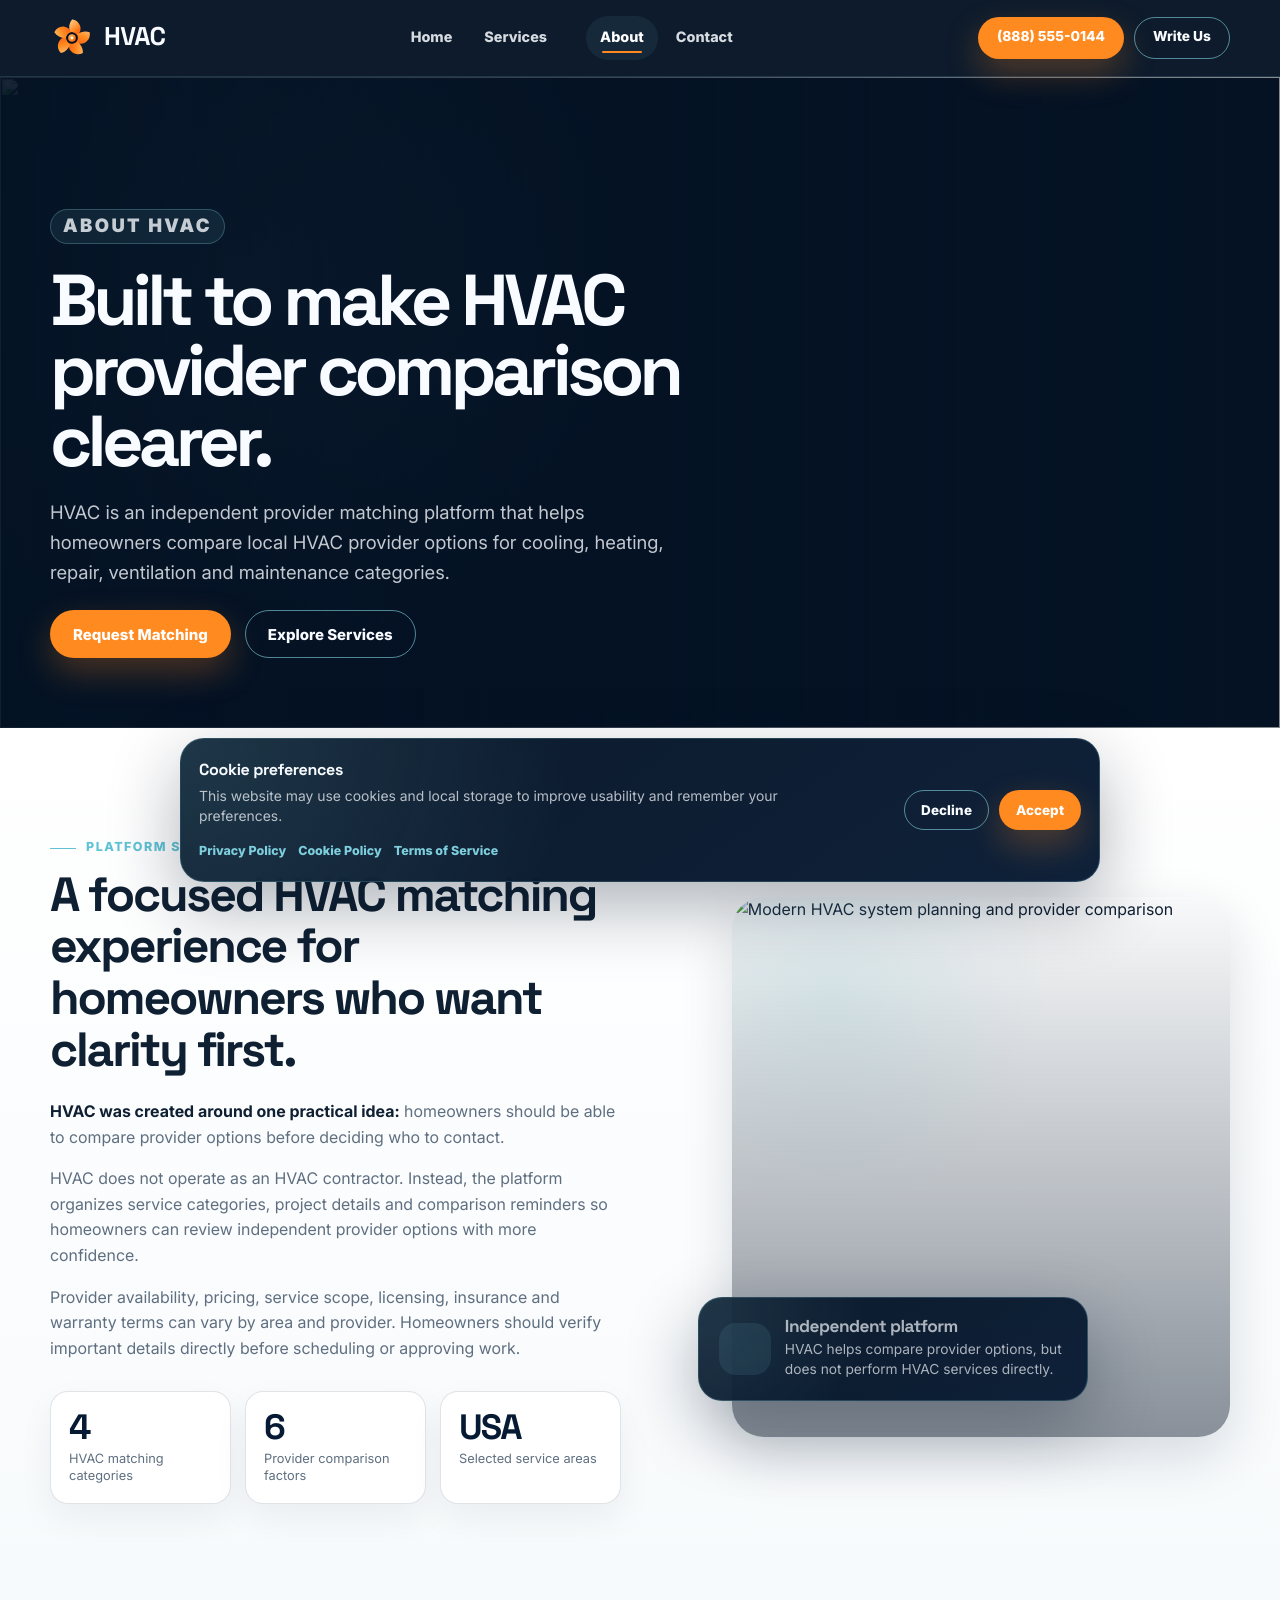
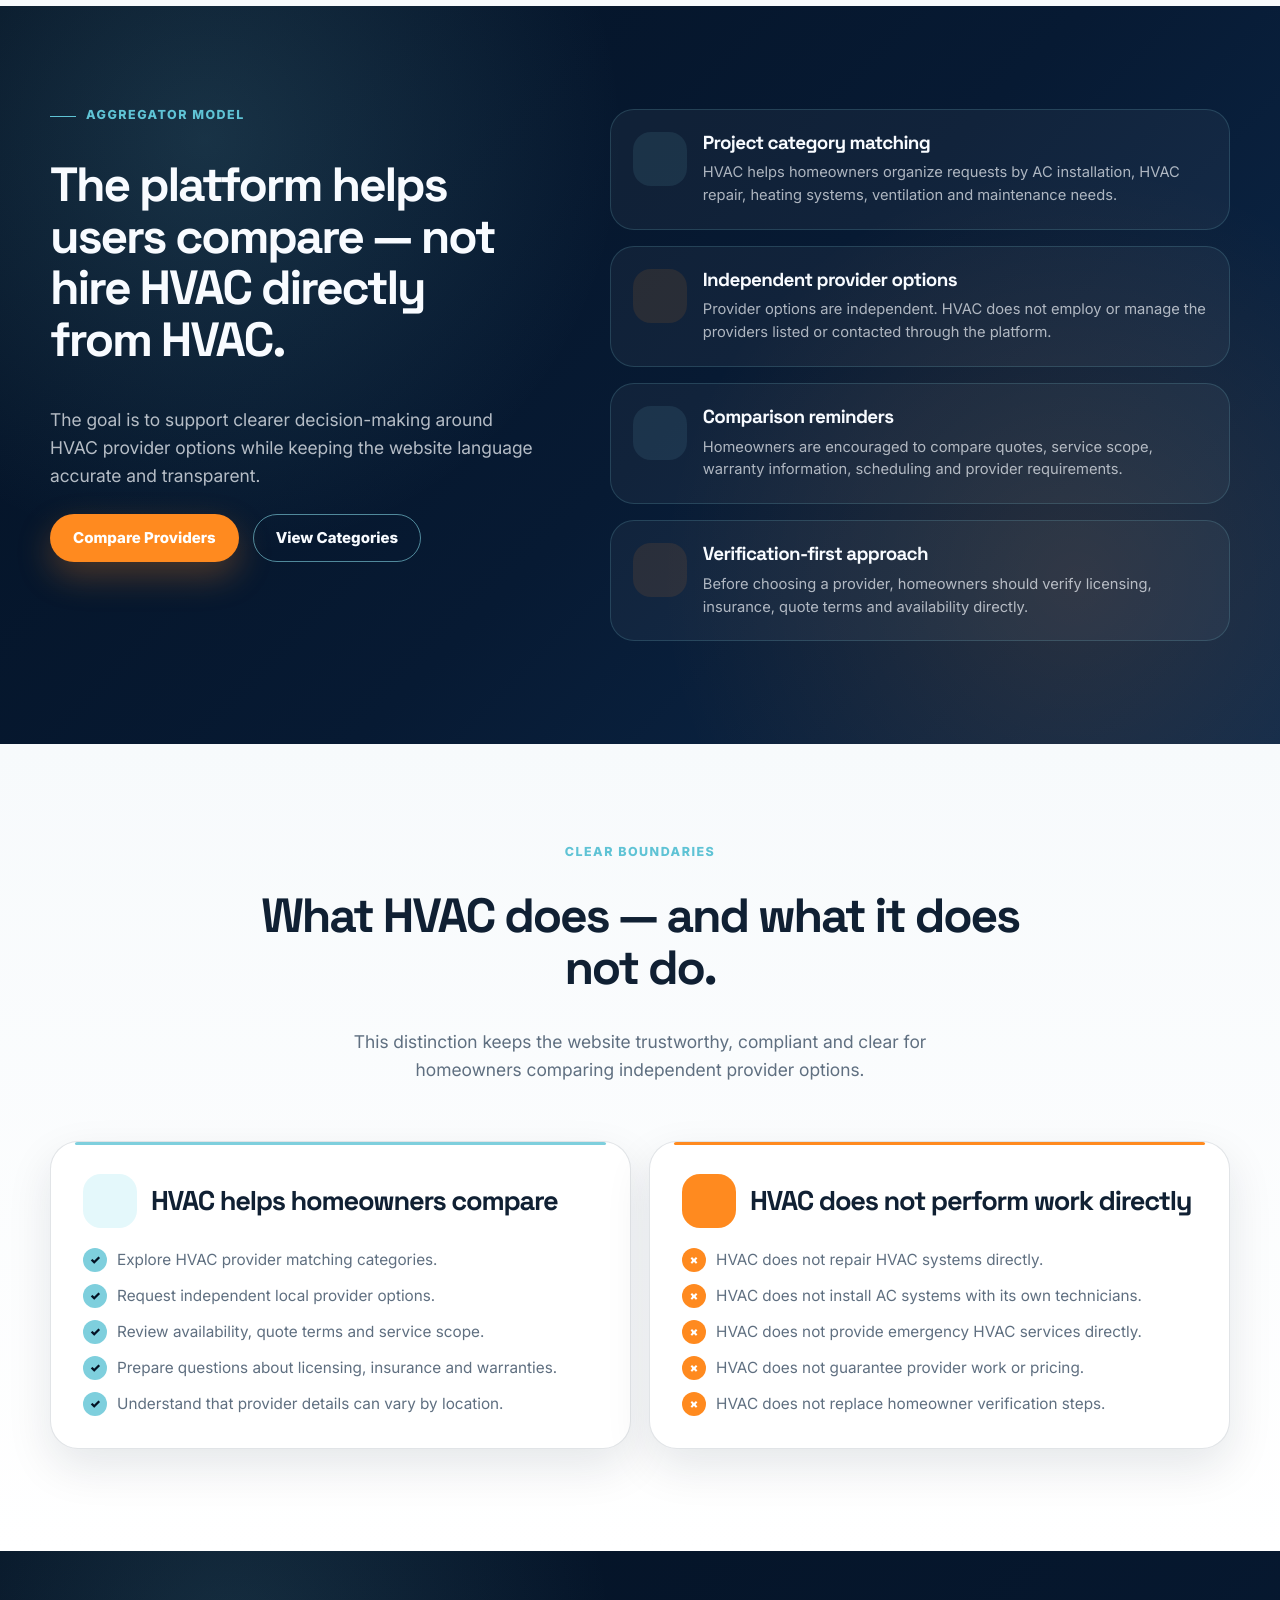
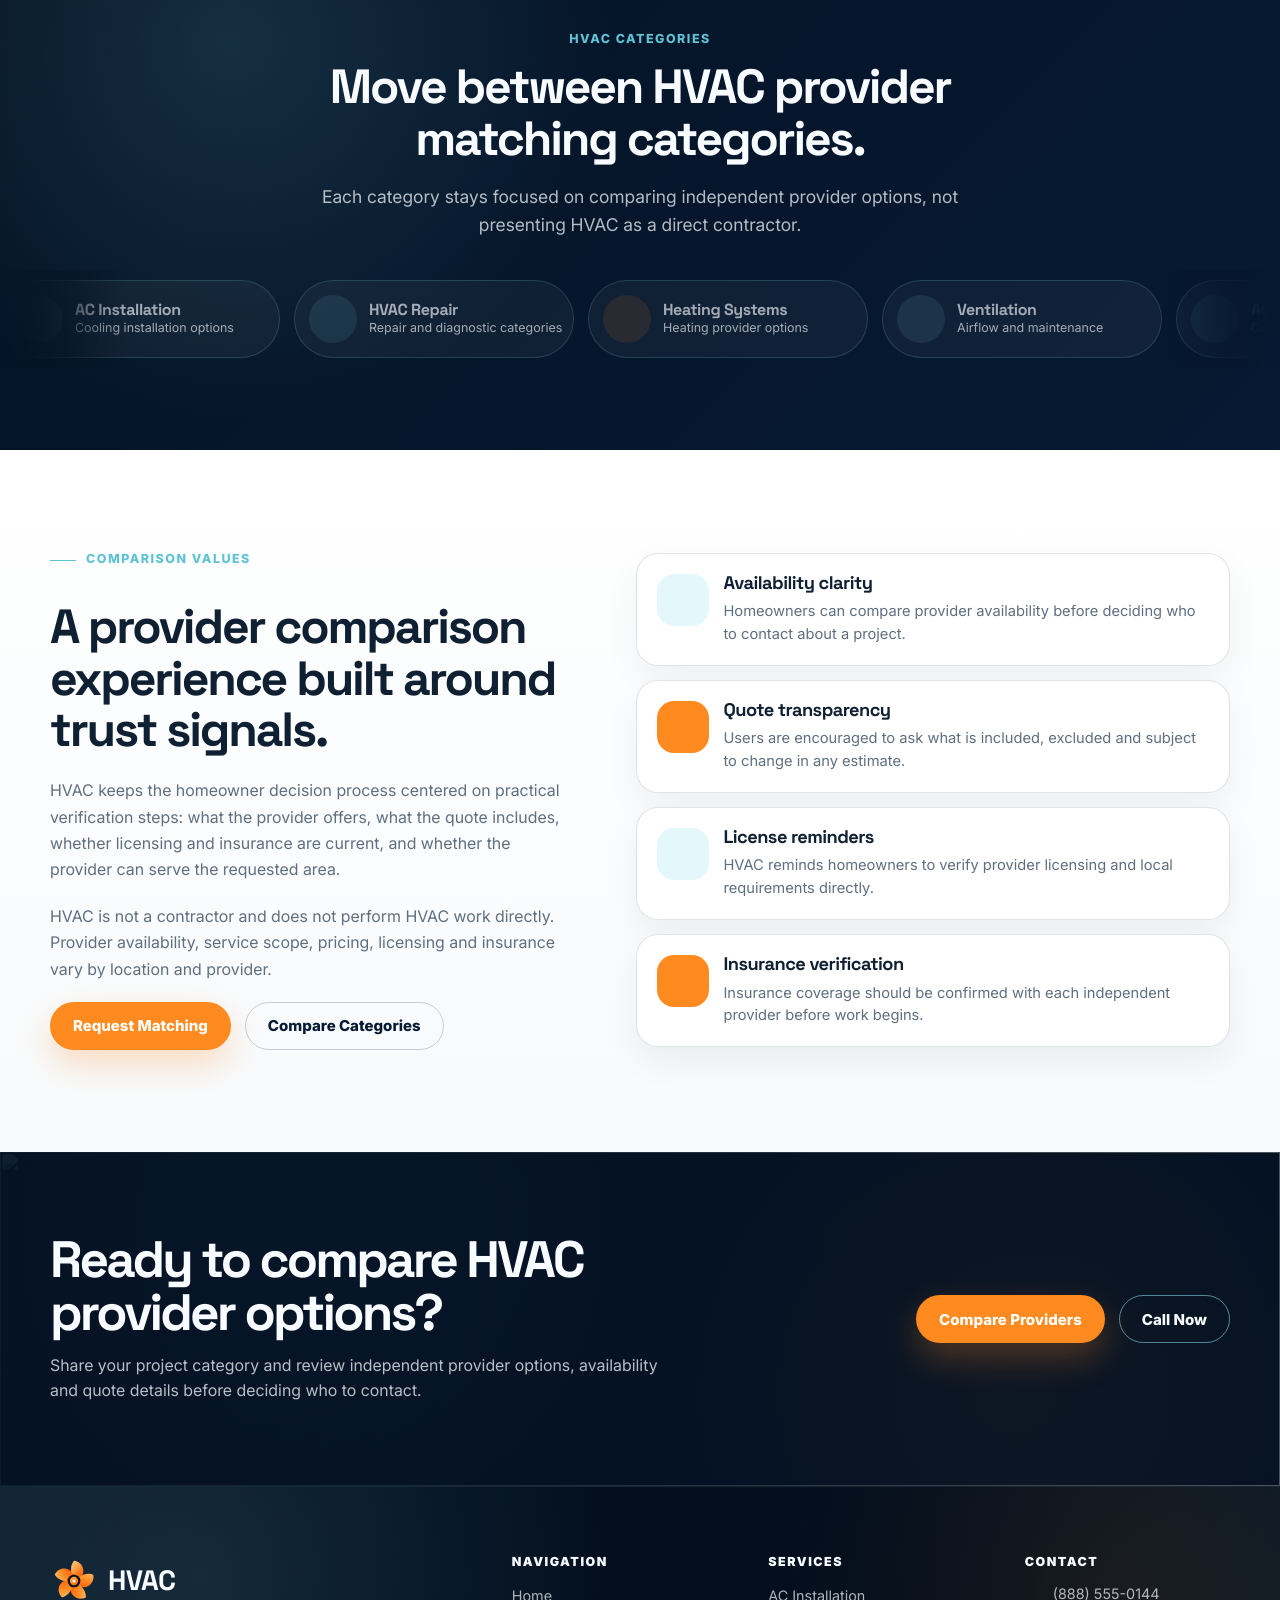
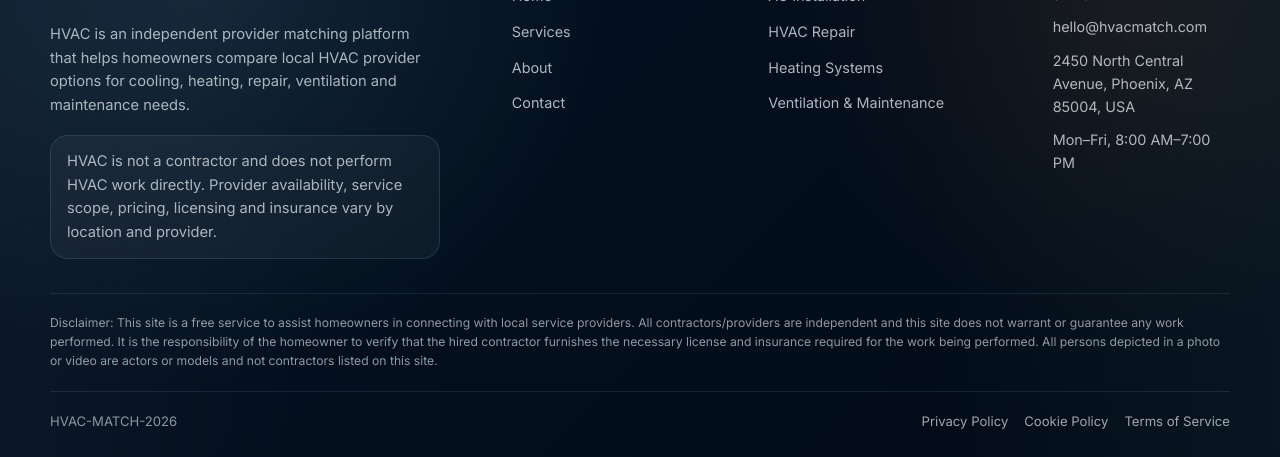
==== commit 930211a2: "+" ====
--- a/about.html
+++ b/about.html
@@ -9,8 +9,7 @@
     <meta name="description"
         content="Learn how HVAC helps homeowners compare independent local provider options without performing HVAC work directly." />
 
-    <link rel="icon" type="image/svg+xml" href="./assets/logo/favicon.svg" />
-    <link rel="icon" type="image/x-icon" href="./assets/logo/favicon.ico" />
+    <link rel="icon" type="image/svg+xml" href="./assets/logo/favicon.svg?v=2" />
 
     <link rel="stylesheet" href="./css/style.css" />
     <link rel="stylesheet" href="./css/about.css" />
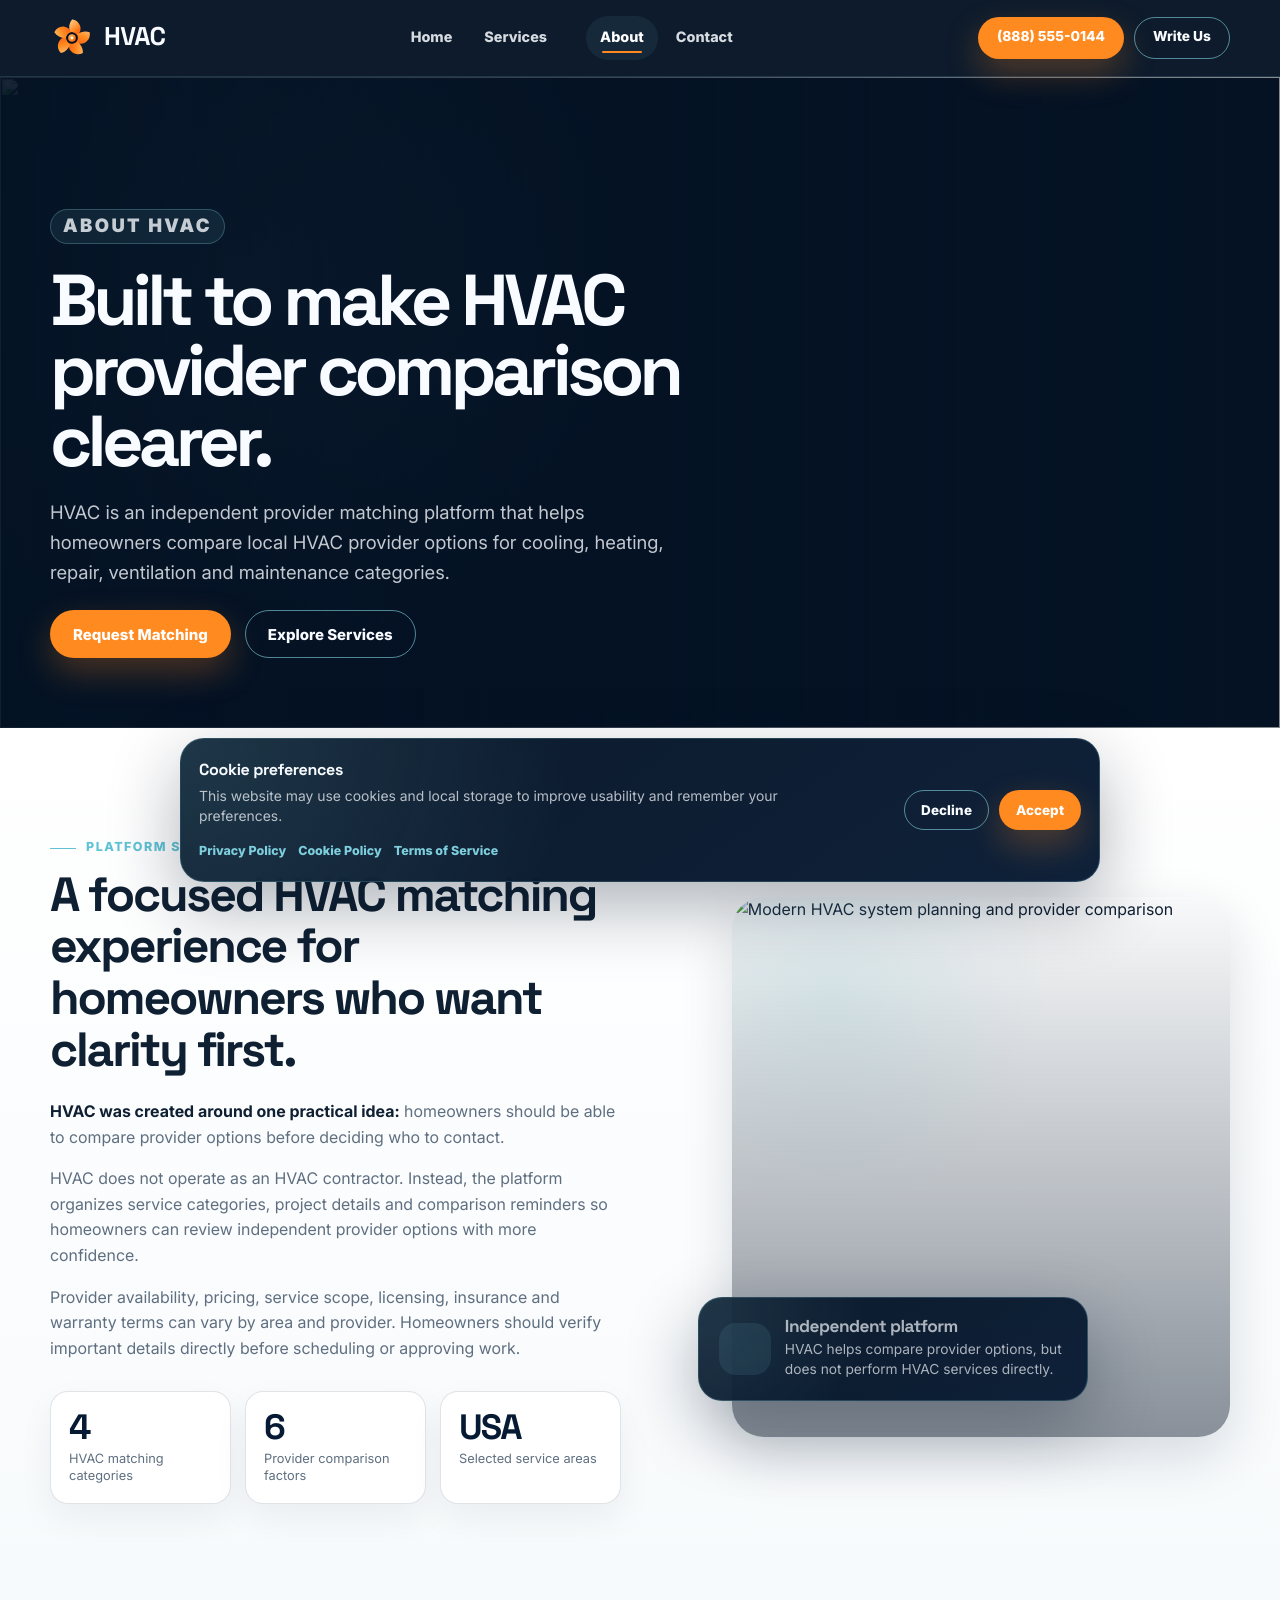
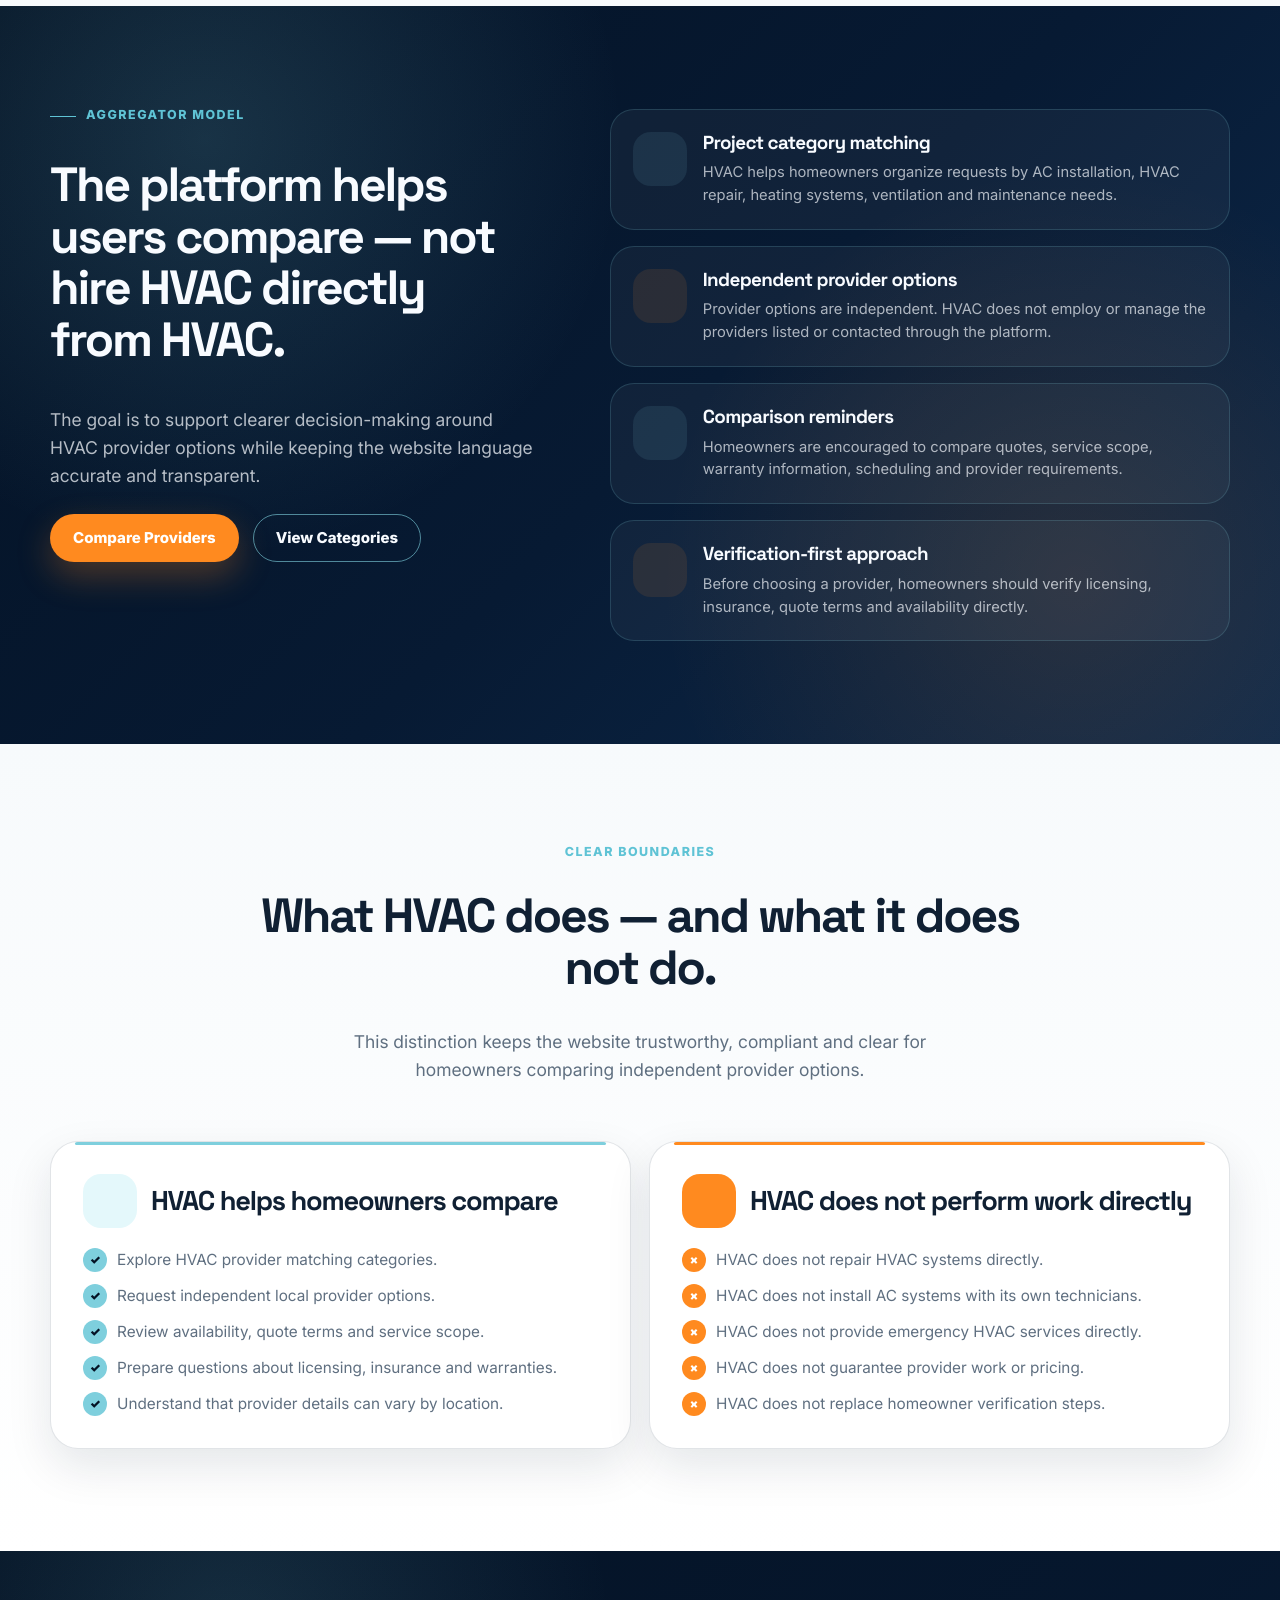
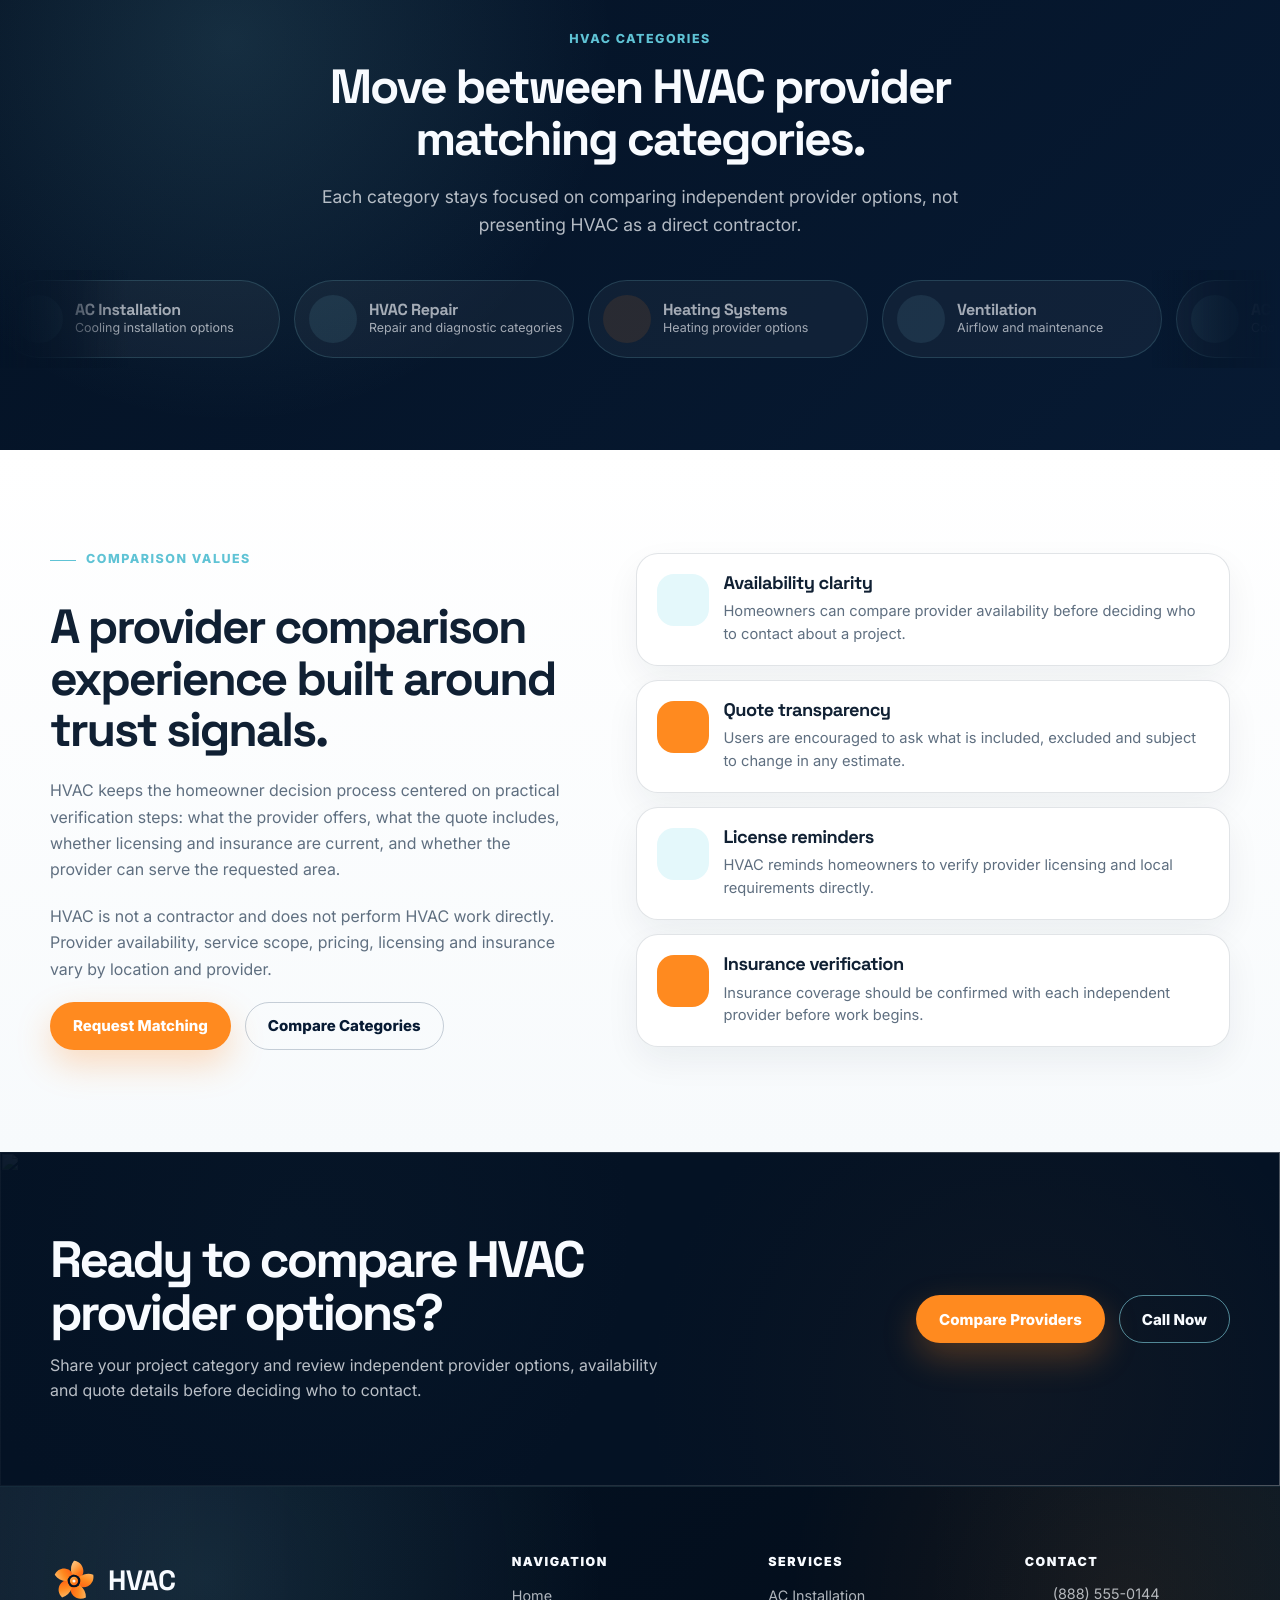
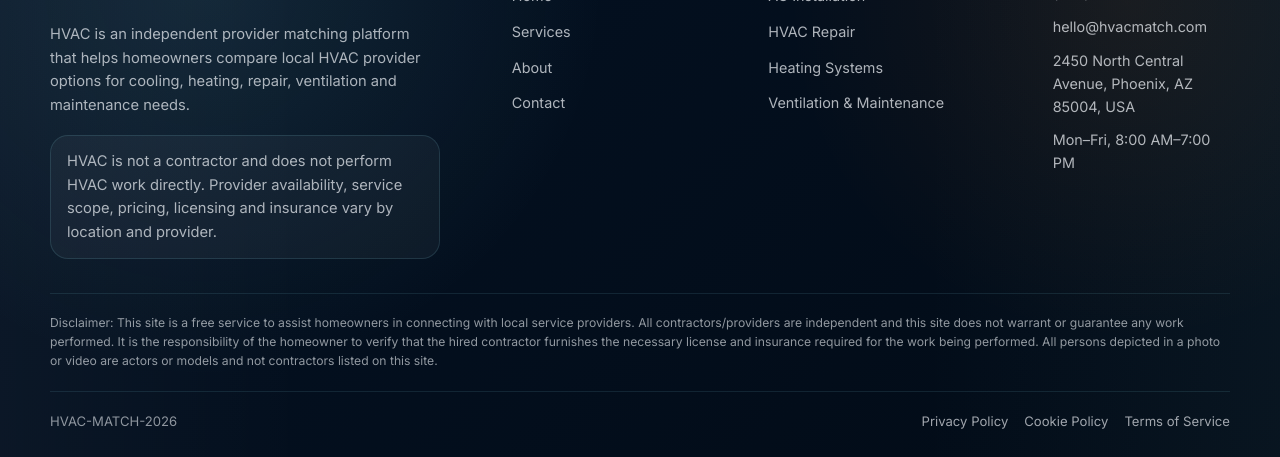
==== commit ec8255a2: "+" ====
--- a/about.html
+++ b/about.html
@@ -18,7 +18,7 @@
 <body>
     <a class="skip-link" href="#mainContent">Skip to main content</a>
 
-    <div data-site-header></div>
+    <header data-site-header></header>
 
     <main id="mainContent">
         <!-- ==================================================
--- a/css/style.css
+++ b/css/style.css
@@ -77,7 +77,7 @@
 html {
     min-width: 320px;
     scroll-behavior: smooth;
-    overflow-x: hidden;
+    overflow-x: clip;
     text-size-adjust: 100%;
     -webkit-text-size-adjust: 100%;
 }
@@ -85,7 +85,7 @@
 body {
     min-width: 320px;
     margin: 0;
-    overflow-x: hidden;
+    overflow-x: clip;
     font-family: var(--font-body);
     font-size: 16px;
     line-height: 1.6;
@@ -2233,4 +2233,38 @@
         opacity: 1;
         transform: none;
     }
+}
+
+/* ==================================================
+   FINAL STICKY HEADER FIX
+================================================== */
+
+body>.site-header,
+body>[data-site-header].site-header {
+    position: sticky !important;
+    top: 0 !important;
+    z-index: 10000 !important;
+    width: 100% !important;
+}
+
+.site-header {
+    transform: none !important;
+    will-change: auto;
+}
+
+/* ==================================================
+   FINAL STICKY HEADER FIX
+================================================== */
+
+body>.site-header,
+body>[data-site-header].site-header {
+    position: sticky !important;
+    top: 0 !important;
+    z-index: 10000 !important;
+    width: 100% !important;
+}
+
+.site-header {
+    transform: none !important;
+    will-change: auto;
 }
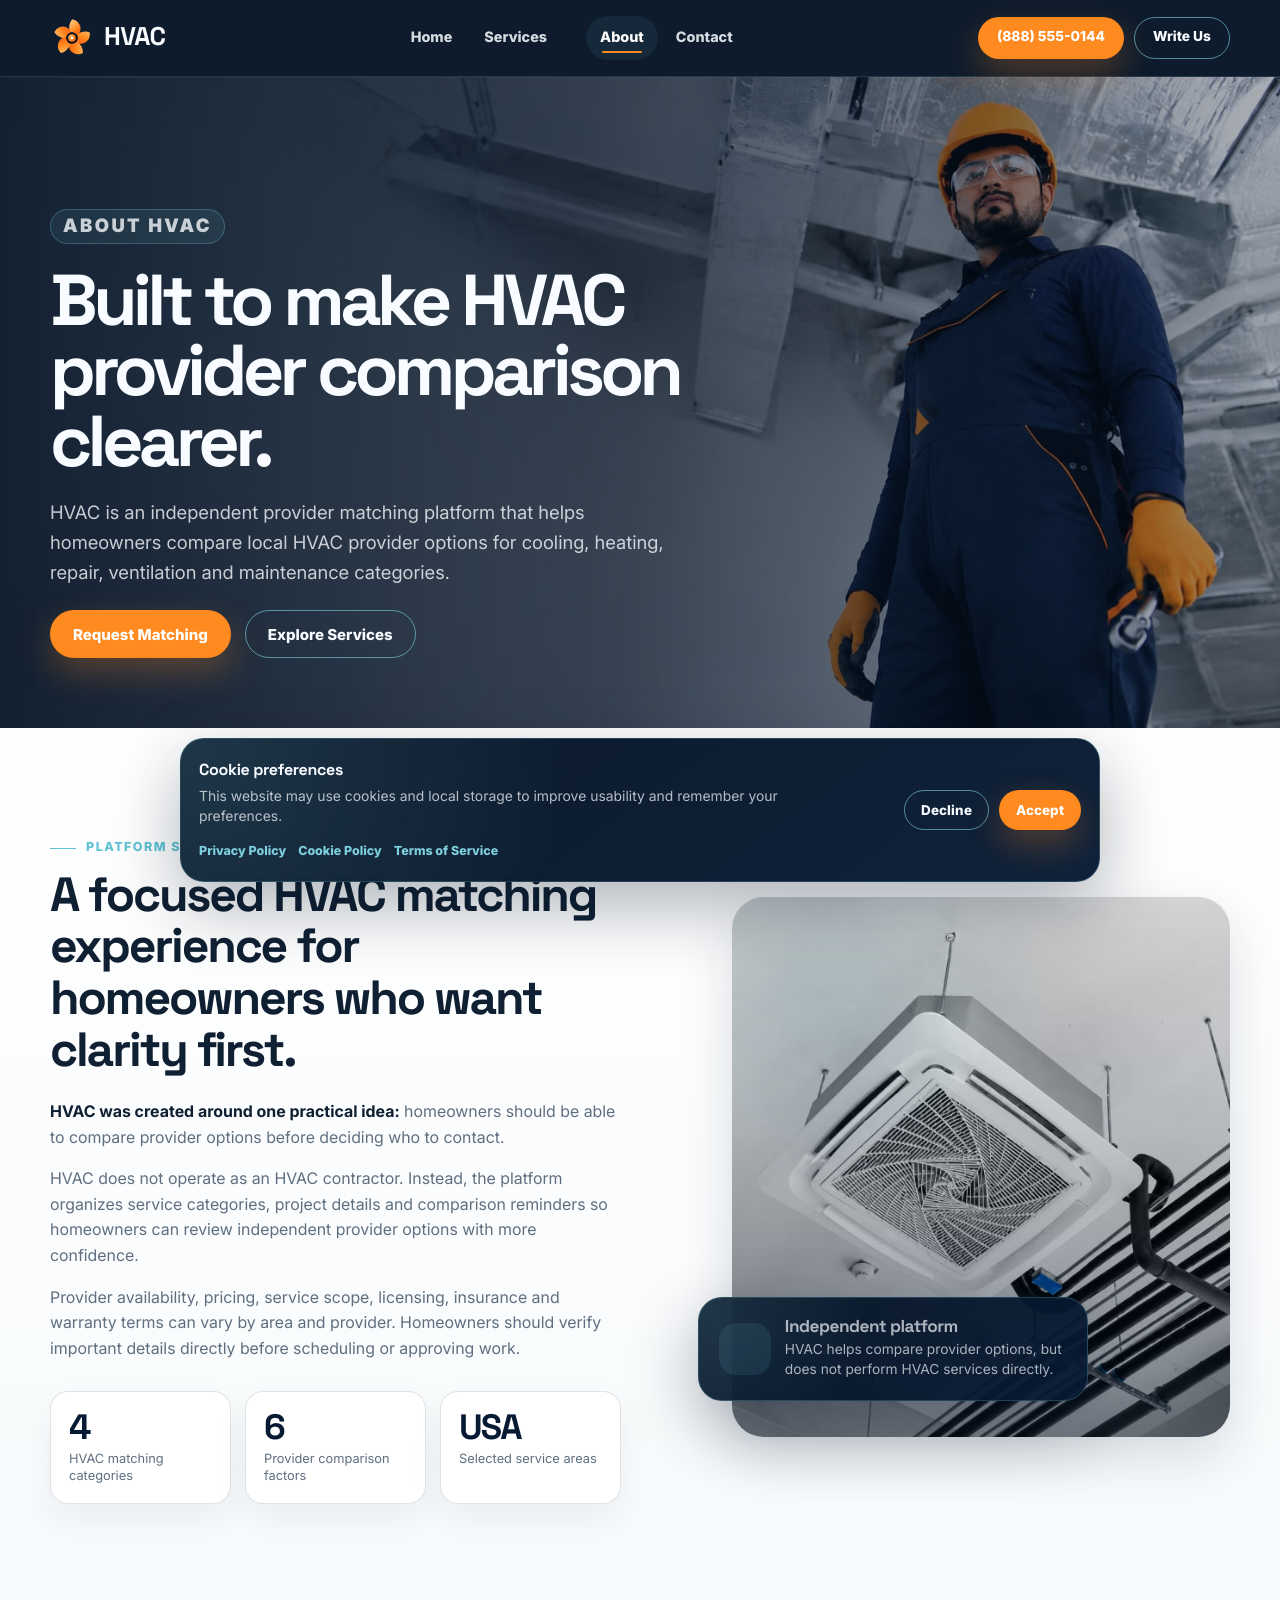
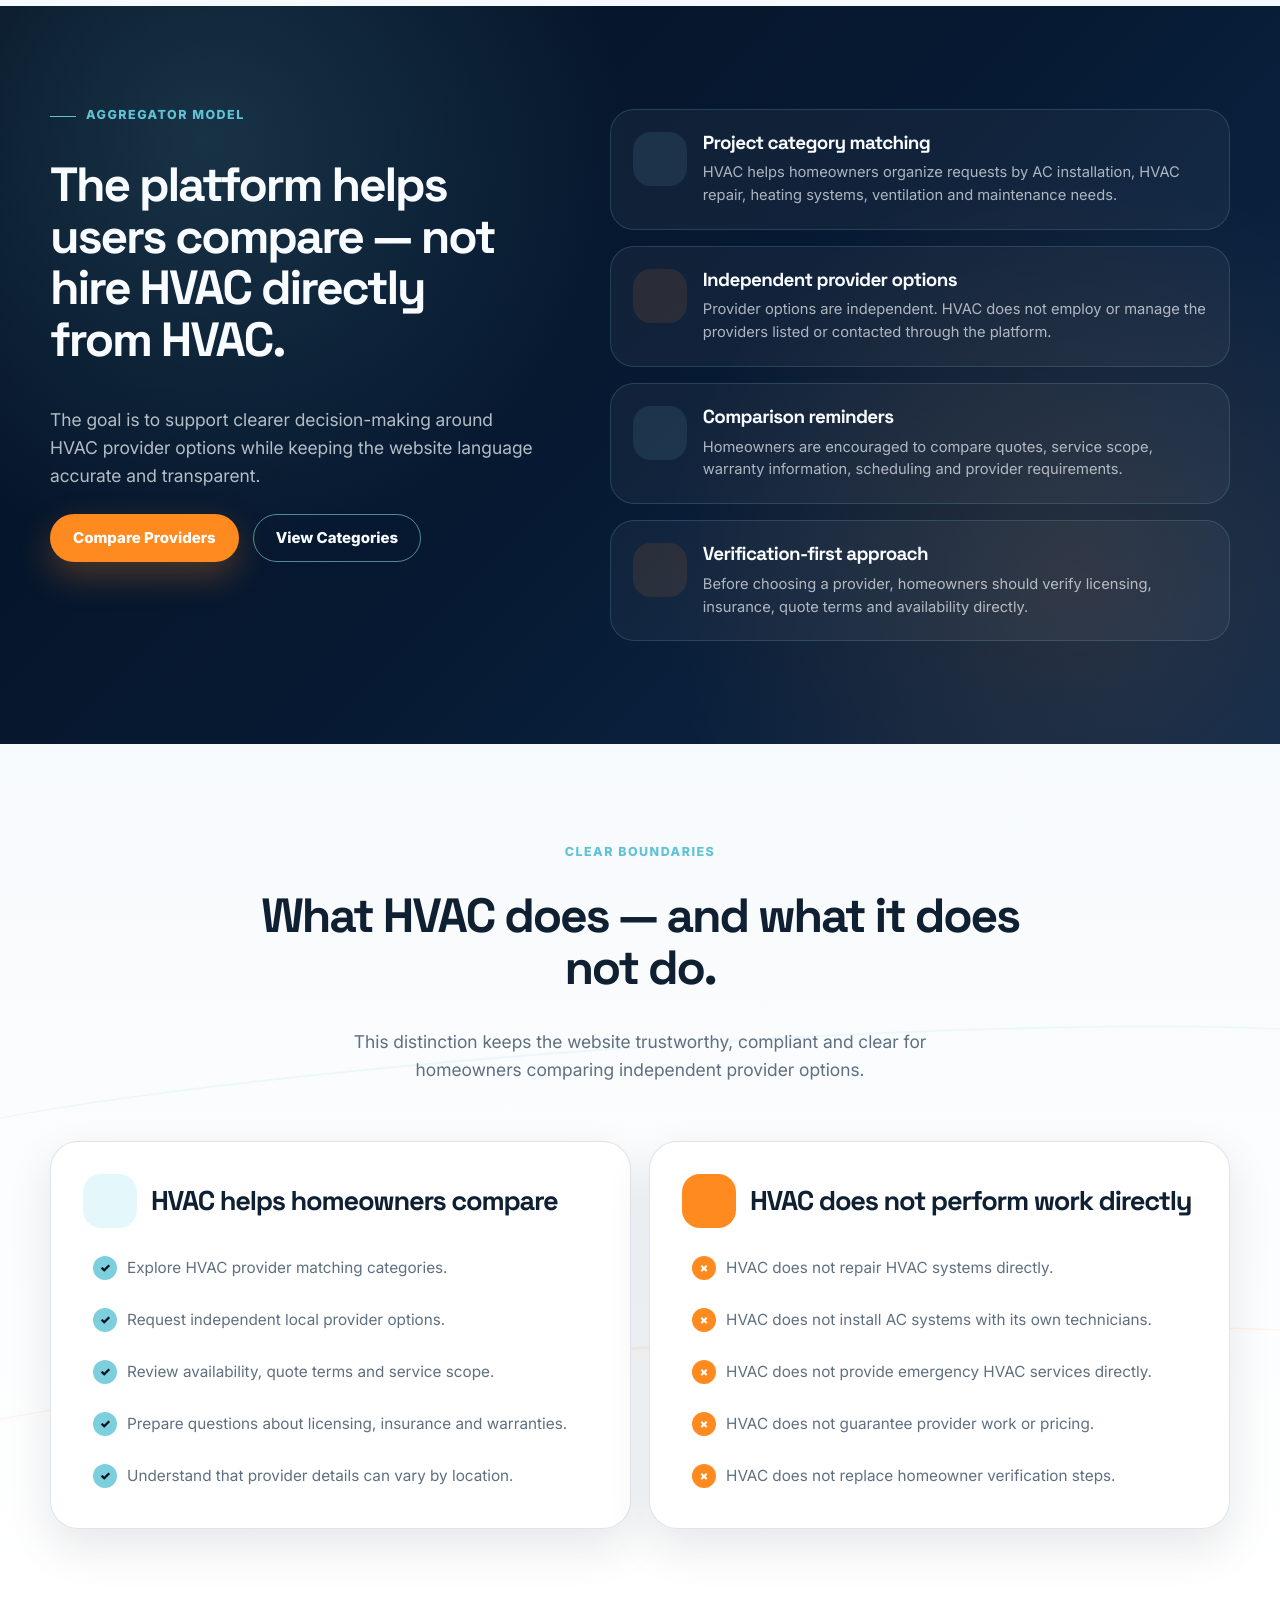
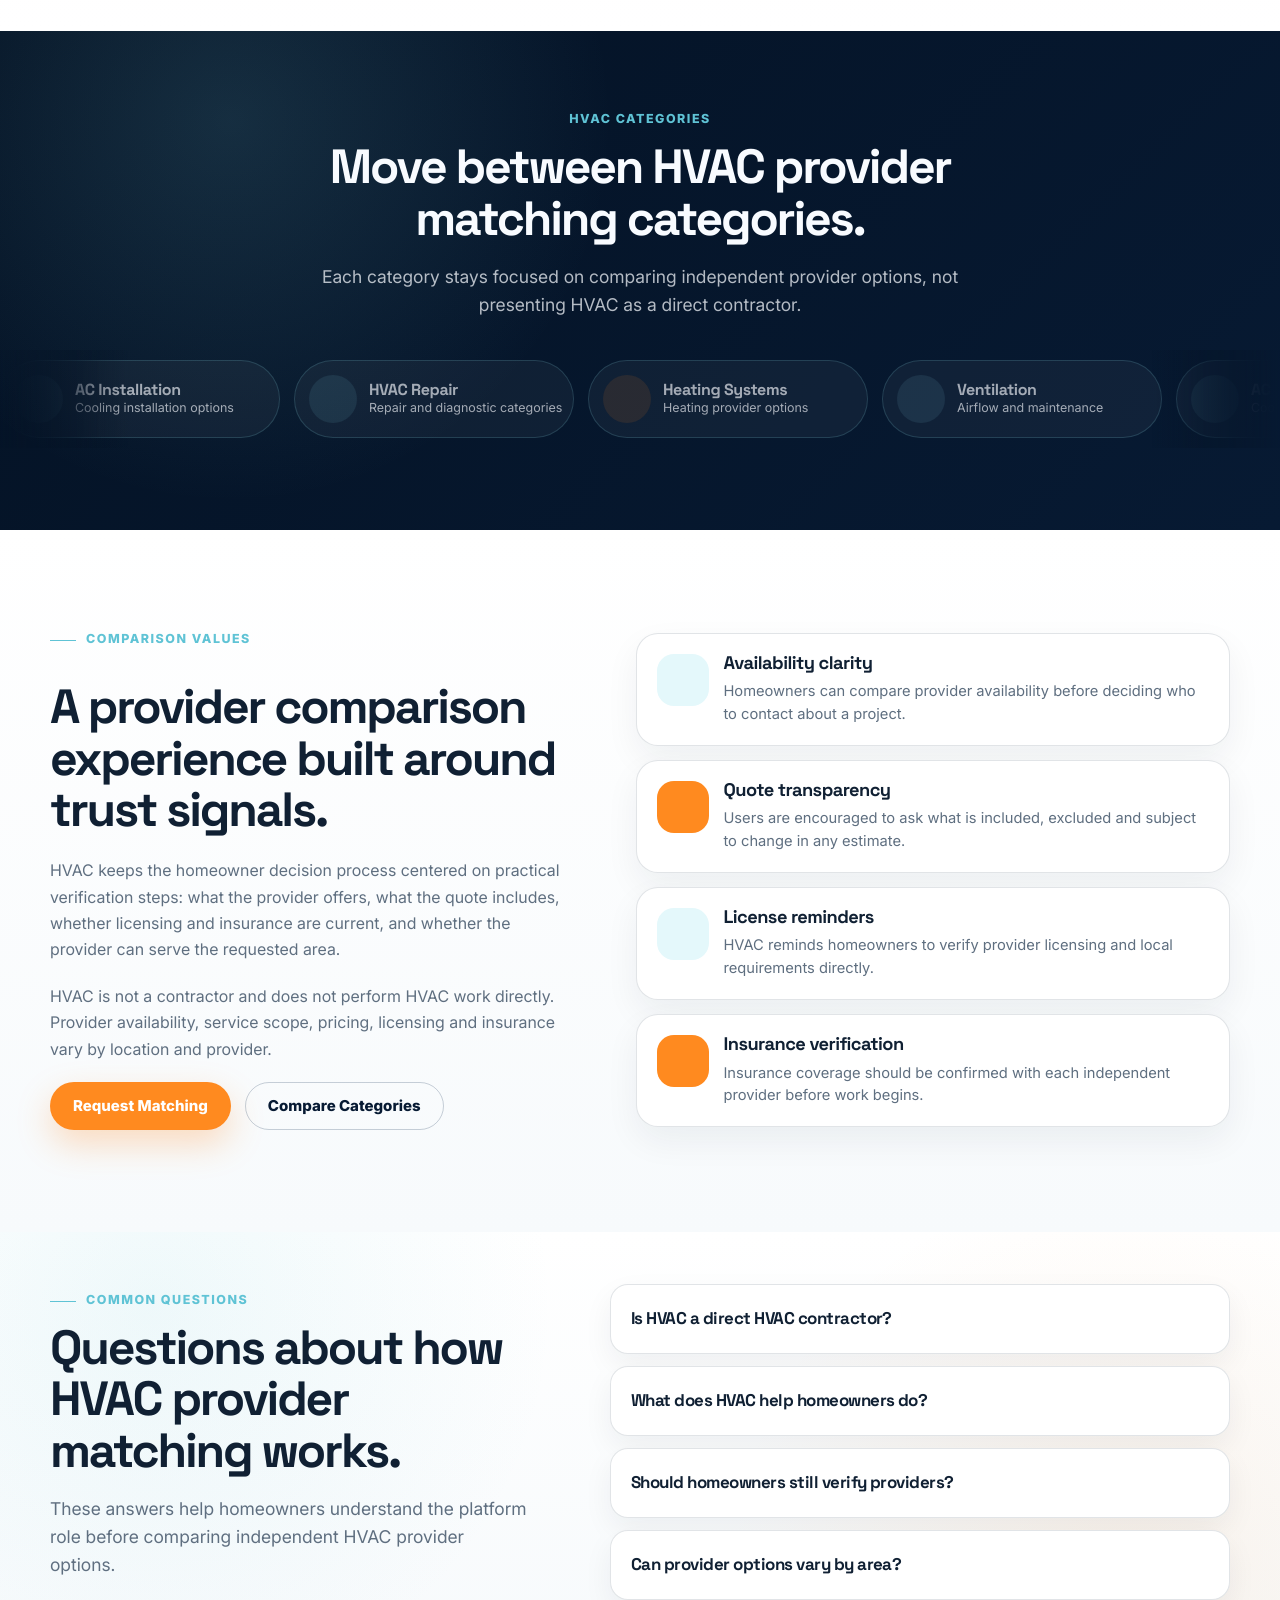
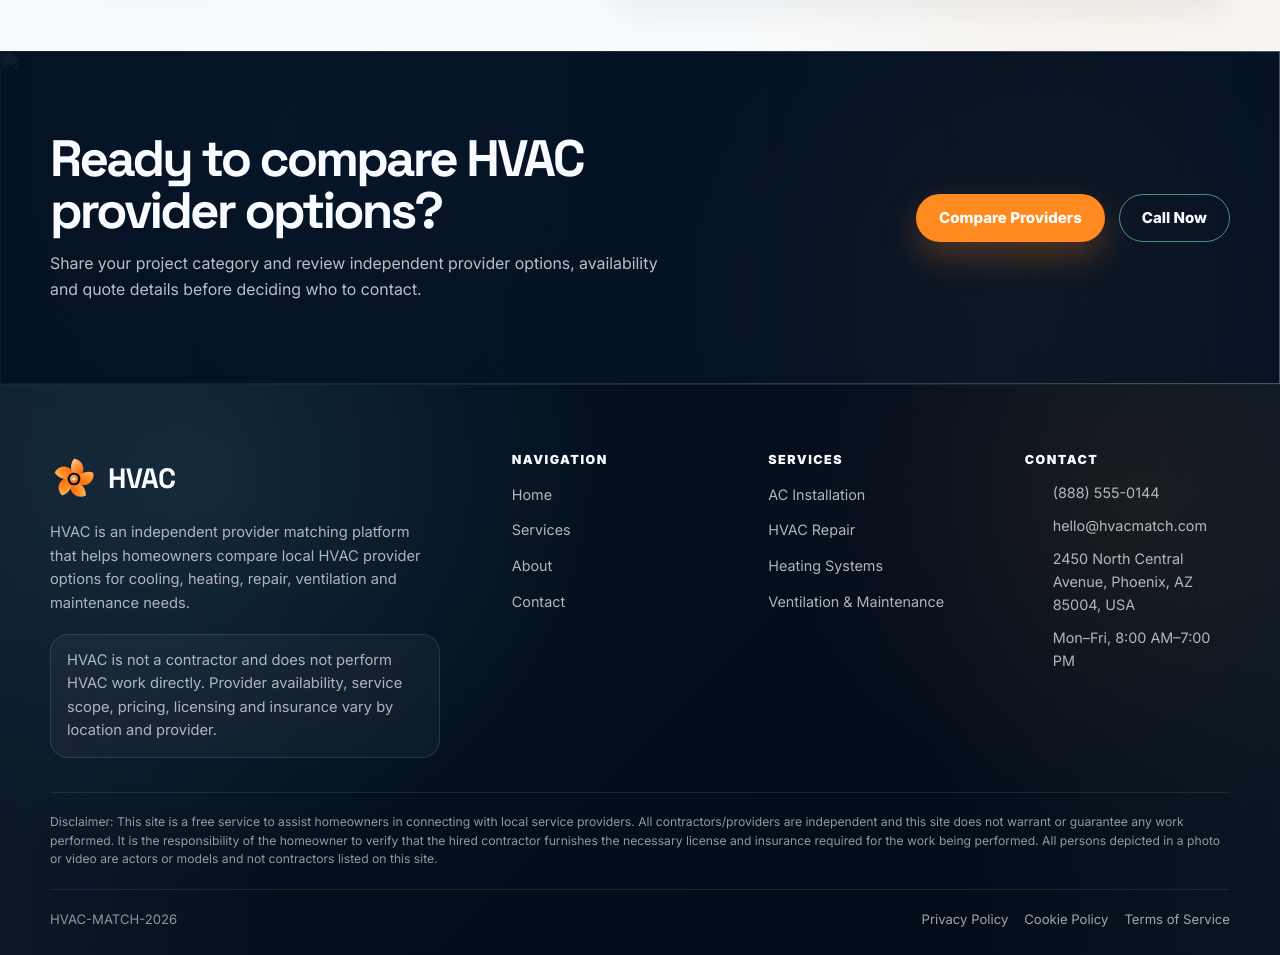
==== commit 8c0e1d5a: "+" ====
--- a/about.html
+++ b/about.html
@@ -492,6 +492,84 @@
         </section>
 
         <!-- ==================================================
+          7. ABOUT FAQ
+        =================================================== -->
+        <section class="section about-faq" aria-labelledby="aboutFaqTitle">
+            <div class="container about-faq__grid">
+                <div class="about-faq__content" data-reveal>
+                    <p class="section-kicker">Common questions</p>
+        
+                    <h2 class="section-title" id="aboutFaqTitle">
+                        Questions about how HVAC provider matching works.
+                    </h2>
+        
+                    <p class="section-text">
+                        These answers help homeowners understand the platform role before
+                        comparing independent HVAC provider options.
+                    </p>
+                </div>
+        
+                <div class="faq-list">
+                    <article class="faq-item" data-faq-item data-reveal>
+                        <button class="faq-button" type="button" data-faq-button>
+                            <span>Is HVAC a direct HVAC contractor?</span>
+                            <i data-lucide="plus" aria-hidden="true"></i>
+                        </button>
+        
+                        <div class="faq-panel" data-faq-panel>
+                            <p>
+                                No. HVAC is an independent provider matching platform. It does not
+                                install, repair or maintain HVAC systems directly.
+                            </p>
+                        </div>
+                    </article>
+        
+                    <article class="faq-item" data-faq-item data-reveal>
+                        <button class="faq-button" type="button" data-faq-button>
+                            <span>What does HVAC help homeowners do?</span>
+                            <i data-lucide="plus" aria-hidden="true"></i>
+                        </button>
+        
+                        <div class="faq-panel" data-faq-panel>
+                            <p>
+                                HVAC helps homeowners compare independent provider options by category,
+                                location, availability, quote scope and service terms.
+                            </p>
+                        </div>
+                    </article>
+        
+                    <article class="faq-item" data-faq-item data-reveal>
+                        <button class="faq-button" type="button" data-faq-button>
+                            <span>Should homeowners still verify providers?</span>
+                            <i data-lucide="plus" aria-hidden="true"></i>
+                        </button>
+        
+                        <div class="faq-panel" data-faq-panel>
+                            <p>
+                                Yes. Homeowners should verify licensing, insurance, quote details,
+                                warranty terms and availability directly with each provider.
+                            </p>
+                        </div>
+                    </article>
+        
+                    <article class="faq-item" data-faq-item data-reveal>
+                        <button class="faq-button" type="button" data-faq-button>
+                            <span>Can provider options vary by area?</span>
+                            <i data-lucide="plus" aria-hidden="true"></i>
+                        </button>
+        
+                        <div class="faq-panel" data-faq-panel>
+                            <p>
+                                Yes. Provider availability, categories, pricing, response timing and
+                                service scope can vary by ZIP code, city, season and provider capacity.
+                            </p>
+                        </div>
+                    </article>
+                </div>
+            </div>
+        </section>
+
+        <!-- ==================================================
       7. CTA BEFORE FOOTER
     =================================================== -->
         <section class="final-cta" aria-labelledby="finalCtaTitle">
--- a/css/style.css
+++ b/css/style.css
@@ -2253,18 +2253,32 @@
 }
 
 /* ==================================================
-   FINAL STICKY HEADER FIX
+   REDUCED SECTION PADDING — SELECTED SECTIONS
 ================================================== */
 
-body>.site-header,
-body>[data-site-header].site-header {
-    position: sticky !important;
-    top: 0 !important;
-    z-index: 10000 !important;
-    width: 100% !important;
-}
-
-.site-header {
-    transform: none !important;
-    will-change: auto;
+.section.home-model,
+.section.home-services,
+.section.contact-verify {
+    padding-top: clamp(36px, 4vw, 59px) !important;
+    padding-bottom: clamp(36px, 4vw, 59px) !important;
+}
+
+@media (max-width: 860px) {
+
+    .section.home-model,
+    .section.home-services,
+    .section.contact-verify {
+        padding-top: 32px !important;
+        padding-bottom: 32px !important;
+    }
+}
+
+@media (max-width: 640px) {
+
+    .section.home-model,
+    .section.home-services,
+    .section.contact-verify {
+        padding-top: 27px !important;
+        padding-bottom: 27px !important;
+    }
 }
--- a/css/about.css
+++ b/css/about.css
@@ -509,7 +509,6 @@
 }
 
 .about-marquee__item span {
-    display: block;
     color: rgba(248, 251, 255, 0.64);
     font-size: 0.78rem;
     line-height: 1.3;
@@ -782,4 +781,334 @@
 
 .about-marquee__track.is-paused {
     animation-play-state: paused;
+}
+
+/* ==================================================
+   ABOUT BOUNDARIES — CARD HOVERS + AIRFLOW MOTION
+================================================== */
+
+.about-boundaries {
+    position: relative;
+    isolation: isolate;
+    overflow: hidden;
+}
+
+/* мягкое движение воздуха на фоне секции */
+.about-boundaries::before,
+.about-boundaries::after {
+    content: '';
+    position: absolute;
+    left: -10%;
+    right: -10%;
+    z-index: 0;
+    height: 120px;
+    pointer-events: none;
+    border-top: 2px solid rgba(126, 207, 221, 0.16);
+    border-radius: 50%;
+    opacity: 0.72;
+    transform: rotate(-4deg);
+    animation: aboutBoundariesAir 13s linear infinite;
+}
+
+.about-boundaries::before {
+    top: 34%;
+}
+
+.about-boundaries::after {
+    top: 68%;
+    border-color: rgba(255, 138, 31, 0.13);
+    animation-duration: 16s;
+    animation-delay: -5s;
+}
+
+.about-boundaries>.container {
+    position: relative;
+    z-index: 2;
+}
+
+/* сами карточки */
+.about-boundary-card {
+    position: relative;
+    isolation: isolate;
+    overflow: hidden;
+    transition:
+        transform var(--transition),
+        border-color var(--transition),
+        background-color var(--transition),
+        box-shadow var(--transition);
+}
+
+/* верхняя светящаяся линия */
+.about-boundary-card::before {
+    content: '';
+    position: absolute;
+    top: 0;
+    left: 22px;
+    right: 22px;
+    height: 3px;
+    border-radius: 999px;
+    background: linear-gradient(90deg, var(--aqua), var(--color-orange));
+    opacity: 0;
+    transform: scaleX(0.35);
+    transform-origin: left;
+    transition:
+        opacity var(--transition),
+        transform var(--transition);
+}
+
+/* легкий airflow внутри карточки, за текстом */
+.about-boundary-card::after {
+    content: '';
+    position: absolute;
+    inset: 0;
+    z-index: -1;
+    pointer-events: none;
+    background:
+        linear-gradient(115deg,
+            transparent 0%,
+            transparent 34%,
+            rgba(126, 207, 221, 0.11) 48%,
+            transparent 62%,
+            transparent 100%);
+    opacity: 0;
+    transform: translateX(-45%);
+    transition: opacity var(--transition);
+}
+
+/* оранжевая карточка — другой акцент */
+.about-boundary-card--orange::before {
+    background: linear-gradient(90deg, var(--color-orange), var(--aqua));
+}
+
+.about-boundary-card--orange::after {
+    background:
+        linear-gradient(115deg,
+            transparent 0%,
+            transparent 34%,
+            rgba(255, 138, 31, 0.12) 48%,
+            transparent 62%,
+            transparent 100%);
+}
+
+/* hover карточки */
+.about-boundary-card:hover {
+    transform: translateY(-5px);
+    border-color: rgba(126, 207, 221, 0.36);
+    box-shadow: 0 24px 64px rgba(7, 26, 51, 0.13);
+}
+
+.about-boundary-card--orange:hover {
+    border-color: rgba(255, 138, 31, 0.38);
+}
+
+.about-boundary-card:hover::before {
+    opacity: 1;
+    transform: scaleX(1);
+}
+
+.about-boundary-card:hover::after {
+    opacity: 1;
+    animation: aboutCardAirSweep 1.15s var(--ease) forwards;
+}
+
+/* иконки */
+.about-boundary-card__icon {
+    transition:
+        transform var(--transition),
+        color var(--transition),
+        background-color var(--transition),
+        box-shadow var(--transition),
+        border-color var(--transition);
+}
+
+.about-boundary-card:hover .about-boundary-card__icon {
+    transform: translateY(-2px) rotate(-3deg);
+    color: #ffffff;
+    background: var(--color-orange);
+    box-shadow: 0 16px 34px rgba(255, 138, 31, 0.18);
+}
+
+.about-boundary-card--orange:hover .about-boundary-card__icon {
+    color: var(--color-navy-950);
+    background: var(--aqua);
+    box-shadow: 0 16px 34px rgba(126, 207, 221, 0.18);
+}
+
+/* заголовок */
+.about-boundary-card h3 {
+    transition: color var(--transition);
+}
+
+.about-boundary-card:hover h3 {
+    color: var(--color-aqua-hover);
+}
+
+.about-boundary-card--orange:hover h3 {
+    color: var(--color-orange-hover);
+}
+
+/* hover на каждую li */
+.about-boundary-card li {
+    position: relative;
+    padding: 8px 10px;
+    border-radius: 12px;
+    transition:
+        transform var(--transition),
+        color var(--transition),
+        background-color var(--transition);
+}
+
+.about-boundary-card li:hover {
+    transform: translateX(5px);
+    color: var(--color-text-dark);
+    background: rgba(126, 207, 221, 0.08);
+}
+
+.about-boundary-card--orange li:hover {
+    background: rgba(255, 138, 31, 0.09);
+}
+
+/* если у li есть свои точки / before — добавляем им эффект */
+.about-boundary-card li::before {
+    transition:
+        transform var(--transition),
+        background-color var(--transition),
+        box-shadow var(--transition);
+}
+
+.about-boundary-card li:hover::before {
+    transform: scale(1.12);
+    box-shadow: 0 0 0 5px rgba(126, 207, 221, 0.12);
+}
+
+.about-boundary-card--orange li:hover::before {
+    box-shadow: 0 0 0 5px rgba(255, 138, 31, 0.13);
+}
+
+/* animations */
+@keyframes aboutBoundariesAir {
+    0% {
+        transform: translateX(-28px) rotate(-4deg);
+        opacity: 0.42;
+    }
+
+    50% {
+        opacity: 0.78;
+    }
+
+    100% {
+        transform: translateX(34px) rotate(-4deg);
+        opacity: 0.42;
+    }
+}
+
+@keyframes aboutCardAirSweep {
+    0% {
+        transform: translateX(-55%);
+    }
+
+    100% {
+        transform: translateX(55%);
+    }
+}
+
+/* mobile */
+@media (max-width: 640px) {
+
+    .about-boundaries::before,
+    .about-boundaries::after {
+        opacity: 0.32;
+    }
+
+    .about-boundary-card:hover {
+        transform: translateY(-3px);
+    }
+
+    .about-boundary-card li {
+        padding: 7px 8px;
+    }
+
+    .about-boundary-card li:hover {
+        transform: translateX(3px);
+    }
+}
+
+/* reduced motion */
+@media (prefers-reduced-motion: reduce) {
+
+    .about-boundaries::before,
+    .about-boundaries::after,
+    .about-boundary-card:hover::after {
+        animation: none !important;
+    }
+}
+
+/* ==================================================
+   ABOUT FAQ
+================================================== */
+
+.about-faq {
+    background:
+        radial-gradient(circle at 12% 18%, rgba(126, 207, 221, 0.12), transparent 34%),
+        radial-gradient(circle at 88% 82%, rgba(255, 138, 31, 0.08), transparent 34%),
+        linear-gradient(180deg, #ffffff 0%, var(--color-surface) 100%);
+}
+
+.about-faq__grid {
+    display: grid;
+    grid-template-columns: minmax(0, 0.78fr) minmax(420px, 1fr);
+    gap: clamp(34px, 6vw, 76px);
+    align-items: start;
+}
+
+.about-faq__content {
+    position: sticky;
+    top: calc(var(--header-height) + 34px);
+}
+
+.about-faq .faq-item {
+    transition:
+        transform var(--transition),
+        border-color var(--transition),
+        box-shadow var(--transition);
+}
+
+.about-faq .faq-item:hover {
+    transform: translateY(-2px);
+    border-color: rgba(95, 195, 213, 0.34);
+    box-shadow: 0 18px 42px rgba(7, 26, 51, 0.1);
+}
+
+@media (max-width: 1024px) {
+    .about-faq__grid {
+        grid-template-columns: 1fr;
+    }
+
+    .about-faq__content {
+        position: relative;
+        top: auto;
+    }
+}
+
+/* ==================================================
+   ABOUT FAQ — REDUCED PADDING
+================================================== */
+
+.section.about-faq {
+    padding-top: clamp(36px, 4vw, 59px) !important;
+    padding-bottom: clamp(36px, 4vw, 59px) !important;
+}
+
+@media (max-width: 860px) {
+    .section.about-faq {
+        padding-top: 32px !important;
+        padding-bottom: 32px !important;
+    }
+}
+
+@media (max-width: 640px) {
+    .section.about-faq {
+        padding-top: 27px !important;
+        padding-bottom: 27px !important;
+    }
 }
